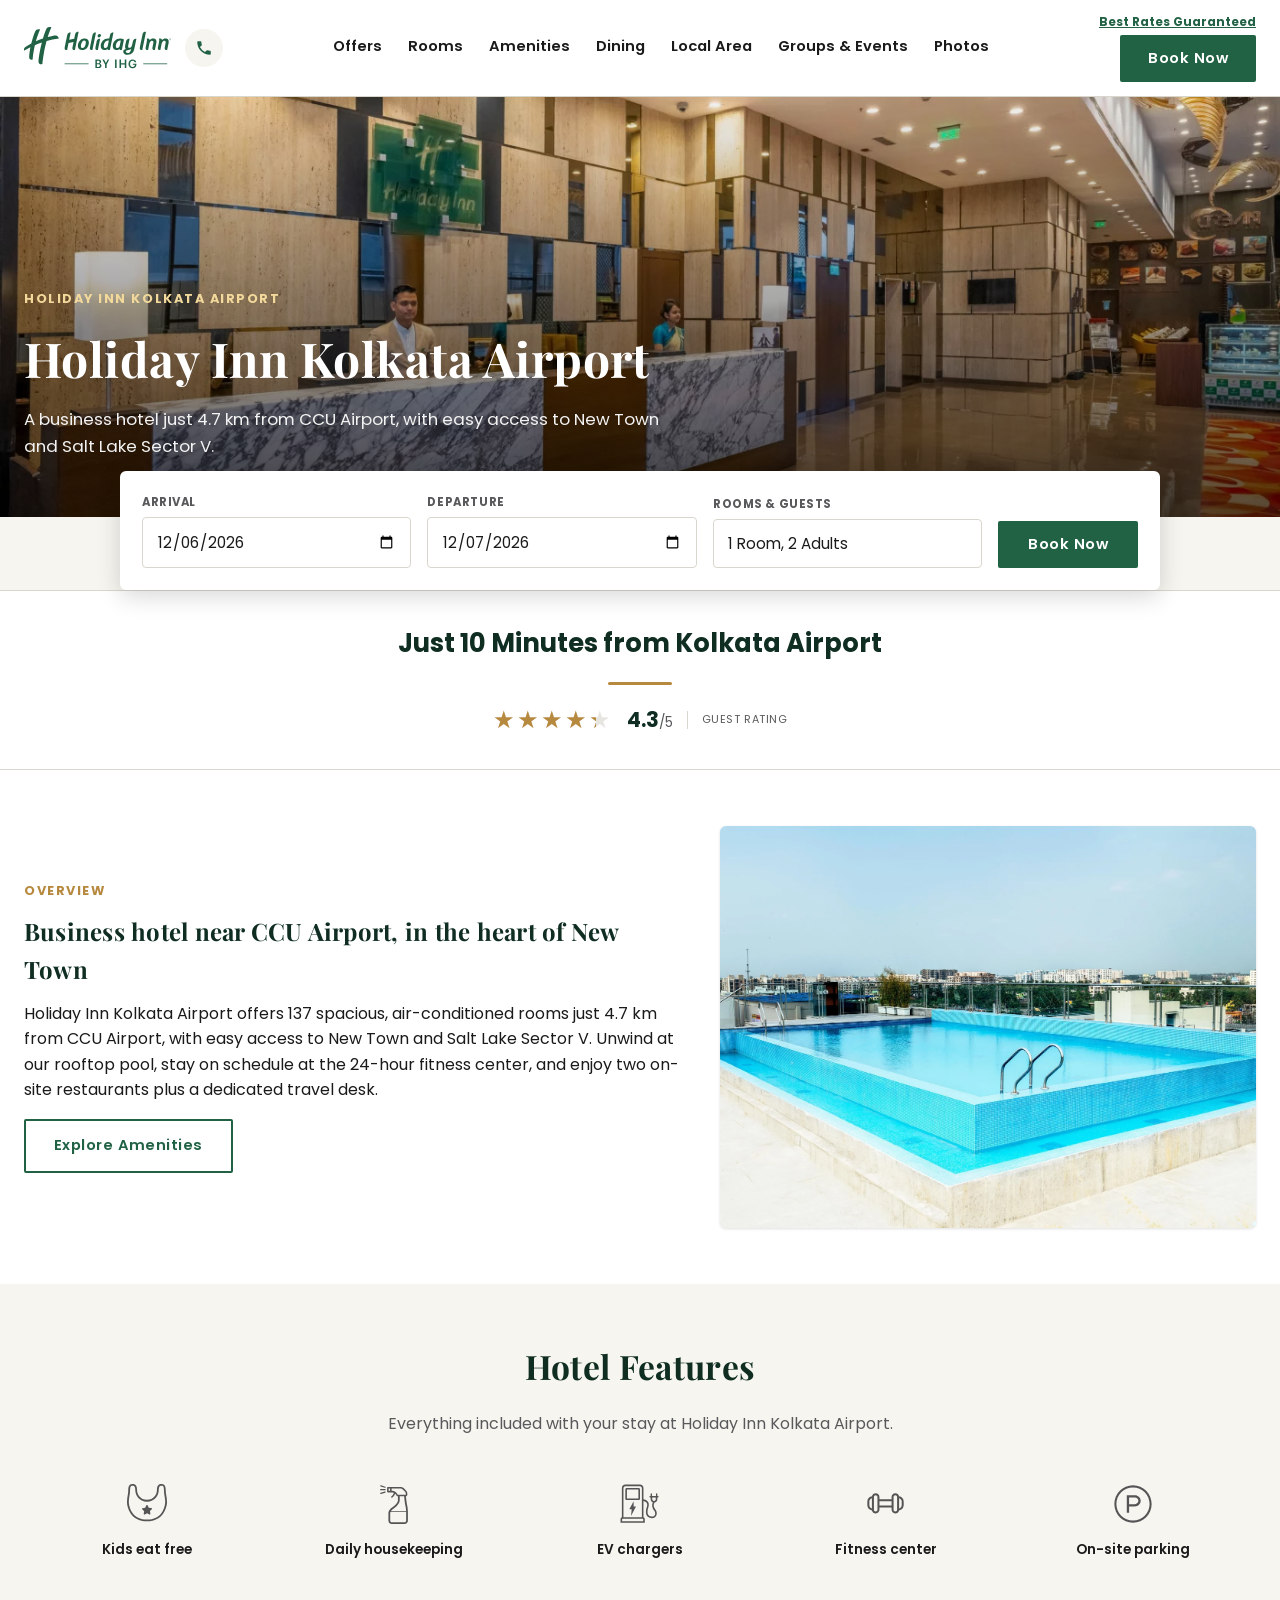
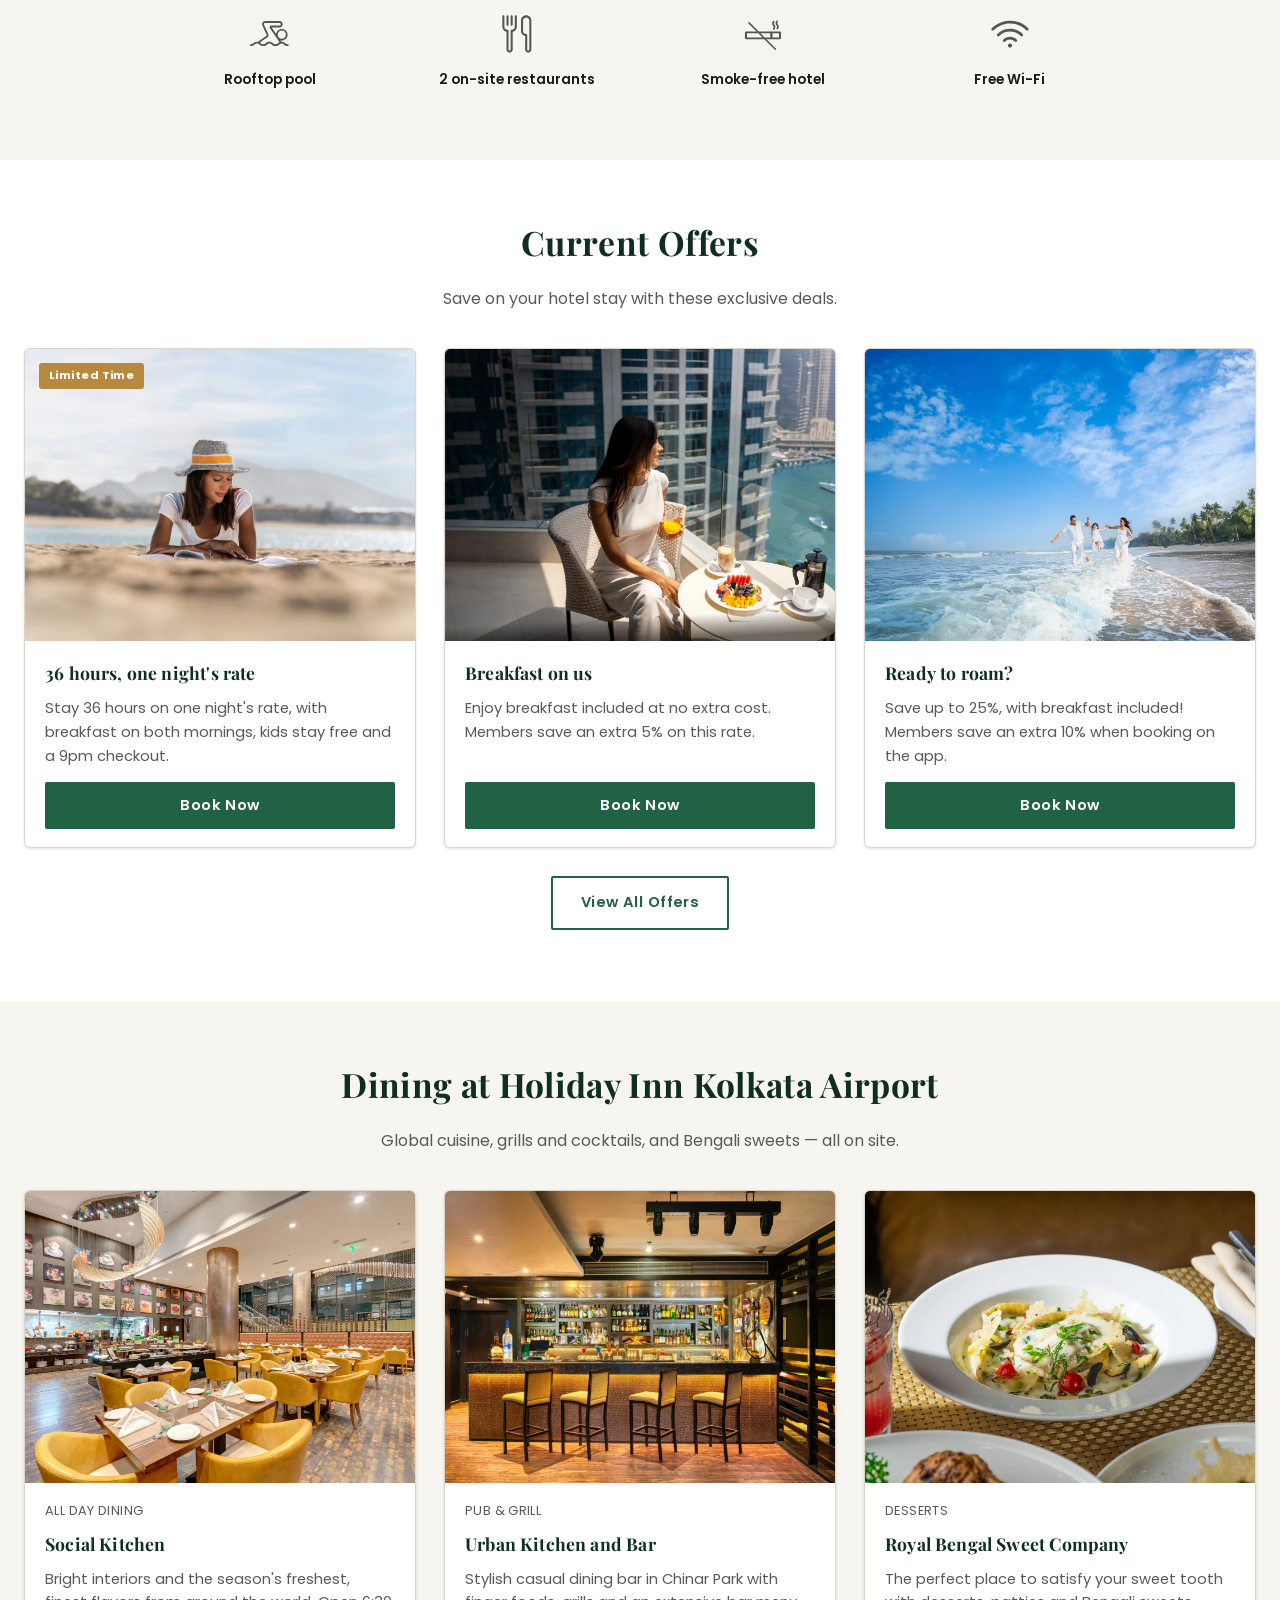
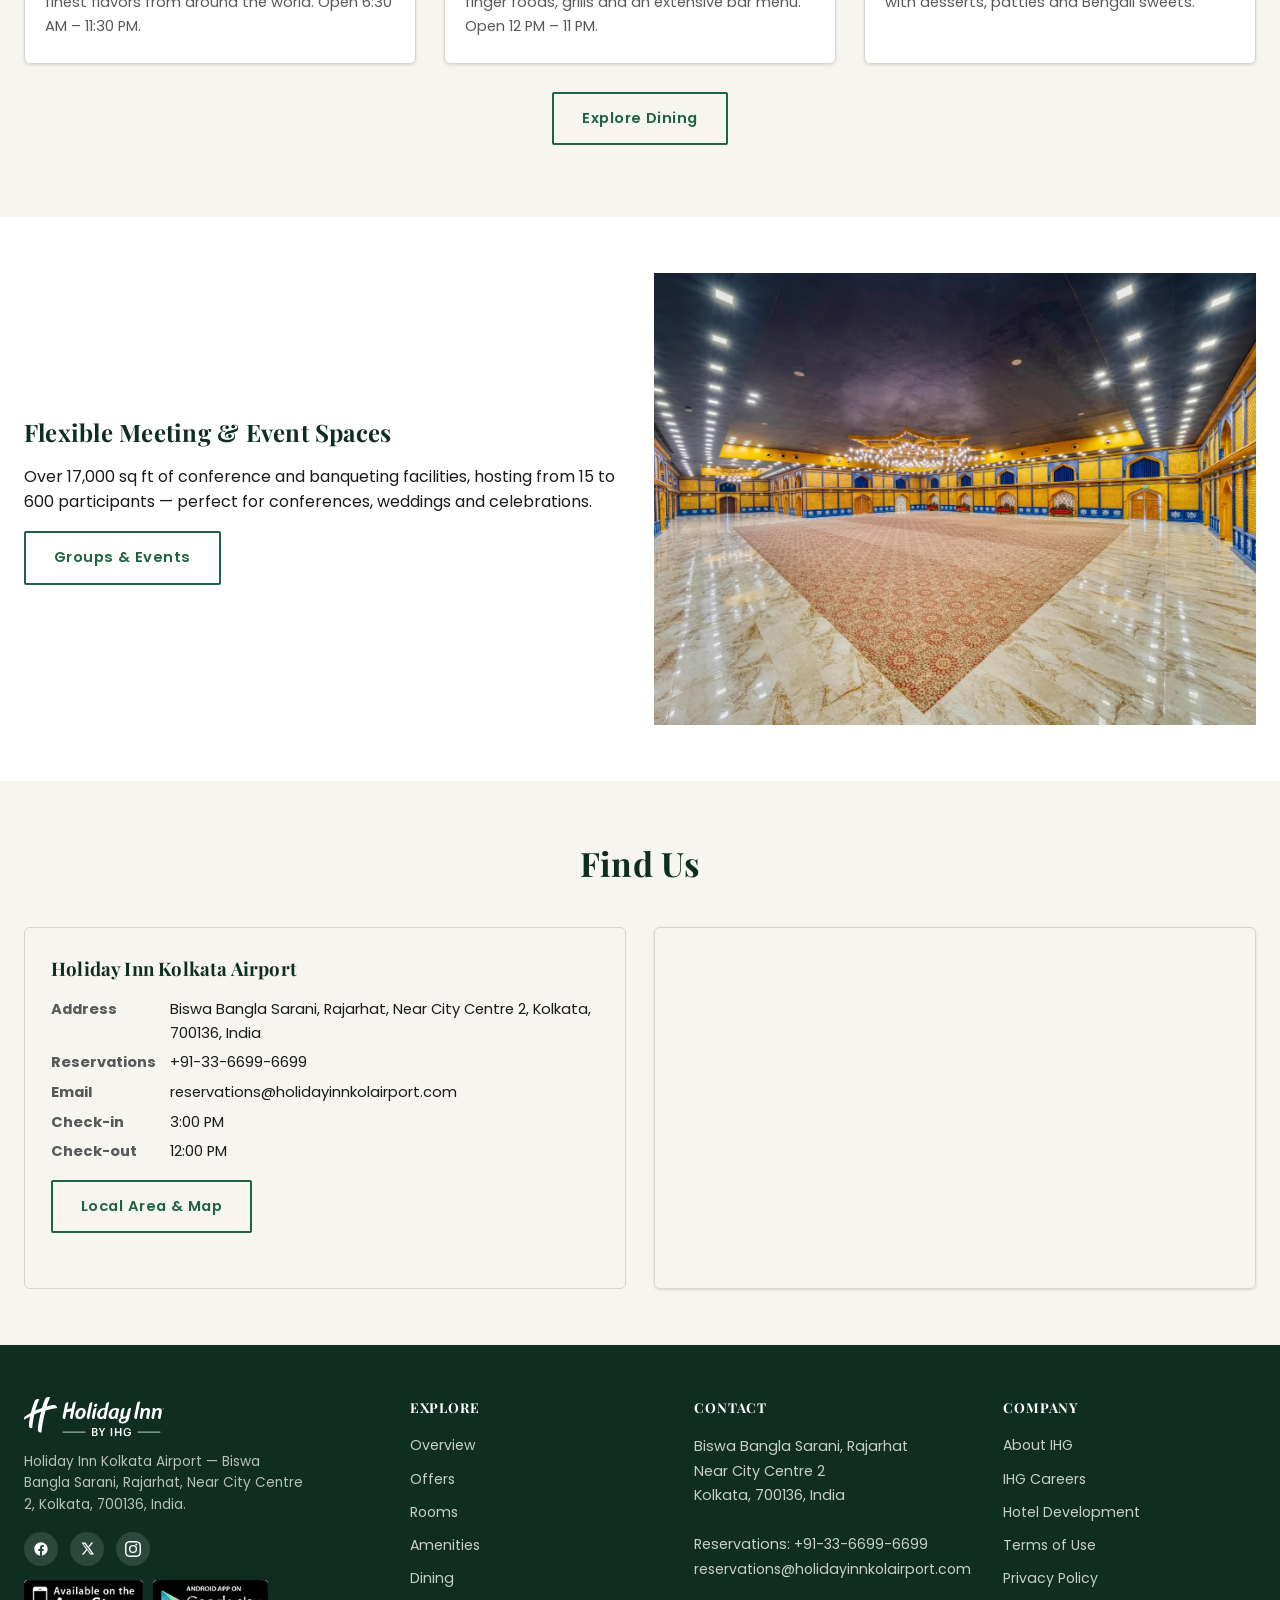
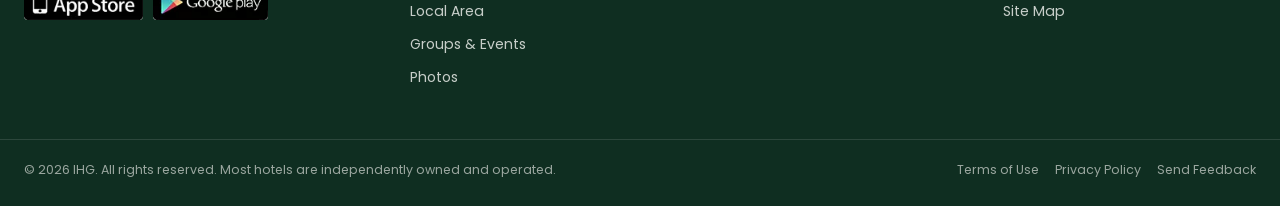
==== index.html @ 5e7f8124 "Update footer copyright line on all pages "Holiday Inn Kolkata Airport is independently owned and op" ====
<!DOCTYPE html>
<html lang="en">
<head>
<!-- Google Tag Manager -->
<script>(function(w,d,s,l,i){w[l]=w[l]||[];w[l].push({'gtm.start':
new Date().getTime(),event:'gtm.js'});var f=d.getElementsByTagName(s)[0],
j=d.createElement(s),dl=l!='dataLayer'?'&l='+l:'';j.async=true;j.src=
'https://www.googletagmanager.com/gtm.js?id='+i+dl;f.parentNode.insertBefore(j,f);
})(window,document,'script','dataLayer','GTM-P3Q3MG9C');</script>
<!-- End Google Tag Manager -->
<meta charset="UTF-8">
<meta name="viewport" content="width=device-width, initial-scale=1.0">
<title>Holiday Inn Kolkata Airport - Business Hotel Near CCU Airport</title>
<meta name="description" content="Holiday Inn Kolkata Airport - a business hotel 4.7 km from Netaji Subhash Chandra Bose International Airport, with 137 rooms, rooftop pool, fitness center and two on-site restaurants.">
<link rel="icon" href="assets/icons/favicon.png" type="image/png">
<link rel="canonical" href="https://holidayinnkolairport.com/">
<meta name="robots" content="index, follow">
<meta property="og:type" content="website">
<meta property="og:site_name" content="Holiday Inn Kolkata Airport">
<meta property="og:title" content="Holiday Inn Kolkata Airport - Business Hotel Near CCU Airport">
<meta property="og:description" content="Holiday Inn Kolkata Airport - a business hotel 4.7 km from Netaji Subhash Chandra Bose International Airport, with 137 rooms, rooftop pool, fitness center and two on-site restaurants.">
<meta property="og:url" content="https://holidayinnkolairport.com/">
<meta property="og:image" content="https://holidayinnkolairport.com/assets/images/holiday-inn-kolkata-6541707615-2x1.jpg">
<meta name="twitter:card" content="summary_large_image">
<meta name="twitter:title" content="Holiday Inn Kolkata Airport - Business Hotel Near CCU Airport">
<meta name="twitter:description" content="Holiday Inn Kolkata Airport - a business hotel 4.7 km from Netaji Subhash Chandra Bose International Airport, with 137 rooms, rooftop pool, fitness center and two on-site restaurants.">
<meta name="twitter:image" content="https://holidayinnkolairport.com/assets/images/holiday-inn-kolkata-6541707615-2x1.jpg">
<link rel="preconnect" href="https://fonts.googleapis.com">
<link rel="preconnect" href="https://fonts.gstatic.com" crossorigin>
<link href="https://fonts.googleapis.com/css2?family=Playfair+Display:wght@600;700&family=Poppins:wght@400;500;600;700&display=swap" rel="stylesheet">
<link rel="stylesheet" href="css/styles.css">
<script type="application/ld+json">
{
  "@context": "https://schema.org",
  "@type": "Hotel",
  "name": "Holiday Inn Kolkata Airport",
  "description": "A business hotel 4.7 km from Netaji Subhash Chandra Bose International Airport, with 137 rooms, a rooftop pool, fitness center and two on-site restaurants.",
  "url": "https://holidayinnkolairport.com/",
  "telephone": "+91-33-6699-6699",
  "priceRange": "$$",
  "image": "https://holidayinnkolairport.com/assets/images/holiday-inn-kolkata-6541707615-2x1.jpg",
  "address": {
    "@type": "PostalAddress",
    "streetAddress": "Biswa Bangla Sarani, Rajarhat, Near City Centre 2",
    "addressLocality": "Kolkata",
    "postalCode": "700136",
    "addressCountry": "IN"
  },
  "geo": {
    "@type": "GeoCoordinates",
    "latitude": 22.6198,
    "longitude": 88.4497
  },
  "checkinTime": "15:00",
  "checkoutTime": "12:00",
  "numberOfRooms": 137,
  "amenityFeature": [
    {"@type": "LocationFeatureSpecification", "name": "Free Wi-Fi", "value": true},
    {"@type": "LocationFeatureSpecification", "name": "Outdoor Pool", "value": true},
    {"@type": "LocationFeatureSpecification", "name": "Fitness Center", "value": true},
    {"@type": "LocationFeatureSpecification", "name": "On-site Parking", "value": true},
    {"@type": "LocationFeatureSpecification", "name": "Airport Shuttle", "value": true}
  ],
  "sameAs": [
    "https://www.facebook.com/holidayinnkolairport/",
    "https://www.instagram.com/holidayinnkolkataairport/",
    "https://x.com/holidayinnkol"
  ]
}
</script>
</head>
<body>
<!-- Google Tag Manager (noscript) -->
<noscript><iframe src="https://www.googletagmanager.com/ns.html?id=GTM-P3Q3MG9C"
height="0" width="0" style="display:none;visibility:hidden"></iframe></noscript>
<!-- End Google Tag Manager (noscript) -->

  <a class="skip-link" href="#main">Skip to main content</a>
  <header class="site-header">
    <div class="container header-inner">
      <div class="logo-group">
        <a href="index.html" class="logo-link" aria-label="Holiday Inn Kolkata Airport - Home">
          <img src="assets/icons/hi_logo.svg" alt="Holiday Inn by IHG">
        </a>
        <a href="tel:+913366996699" class="call-link" aria-label="Call Holiday Inn Kolkata Airport">
          <svg viewBox="0 0 24 24" width="18" height="18" fill="currentColor"><path d="M6.62 10.79a15.05 15.05 0 0 0 6.59 6.59l2.2-2.2a1 1 0 0 1 1.02-.24c1.12.37 2.33.57 3.57.57a1 1 0 0 1 1 1V20a1 1 0 0 1-1 1C10.61 21 3 13.39 3 4a1 1 0 0 1 1-1h3.5a1 1 0 0 1 1 1c0 1.24.2 2.45.57 3.57a1 1 0 0 1-.25 1.02l-2.2 2.2Z"/></svg>
        </a>
      </div>
      <nav class="main-nav" aria-label="Primary">
      <a href="offers.html" data-page="offers.html">Offers</a>
      <a href="rooms.html" data-page="rooms.html">Rooms</a>
      <a href="amenities.html" data-page="amenities.html">Amenities</a>
      <a href="dining.html" data-page="dining.html">Dining</a>
      <a href="local-area.html" data-page="local-area.html">Local Area</a>
      <a href="events.html" data-page="events.html">Groups &amp; Events</a>
      <a href="photos.html" data-page="photos.html">Photos</a>
      </nav>
      <div class="header-cta">
        <button type="button" class="best-rate-link" data-scroll-target="#booking-widget">Best Rates Guaranteed</button>
        <button type="button" class="btn btn-primary" data-scroll-target="#booking-widget">Book Now</button>
      </div>
      <button class="nav-toggle" aria-label="Toggle navigation menu" aria-expanded="false"><span></span></button>
    </div>
  </header>
  <div class="nav-scrim"></div>
  <div class="mobile-book-bar">
    <div class="mbb-label">Best Rates Guaranteed</div>
    <button type="button" class="btn btn-primary btn-block" data-scroll-target="#booking-widget">Book Now</button>
  </div>

<main id="main">

  <section class="hero" style="background-image:url('assets/images/holiday-inn-kolkata-6541707615-2x1.jpg');">
    <div class="container hero-content">
      <div class="hero-eyebrow">Holiday Inn Kolkata Airport</div>
      <h1>Holiday Inn Kolkata Airport</h1>
      <p class="lead">A business hotel just 4.7 km from CCU Airport, with easy access to New Town and Salt Lake Sector V.</p>
    </div>
  </section>


  <div class="booking-widget-wrap">
    <div class="container">
      <div class="booking-widget" id="booking-widget">
        <div class="bw-field">
          <label for="arrival">Arrival</label>
          <input type="date" id="arrival" name="arrival">
        </div>
        <div class="bw-field">
          <label for="departure">Departure</label>
          <input type="date" id="departure" name="departure">
        </div>
        <div class="bw-field rg-widget">
          <label>Rooms &amp; Guests</label>
          <button type="button" class="rg-button">1 Room, 2 Adults</button>
          <div class="rg-panel">
            <div class="rg-row">
              <div><div class="rg-row-label">Rooms</div></div>
              <div class="rg-stepper">
                <button type="button" data-rg-decr="rooms" aria-label="Decrease rooms">&minus;</button>
                <span data-rg-count="rooms">1</span>
                <button type="button" data-rg-incr="rooms" aria-label="Increase rooms">+</button>
              </div>
            </div>
            <div class="rg-row">
              <div><div class="rg-row-label">Adults</div><div class="rg-row-sub">Age 13+</div></div>
              <div class="rg-stepper">
                <button type="button" data-rg-decr="adults" aria-label="Decrease adults">&minus;</button>
                <span data-rg-count="adults">2</span>
                <button type="button" data-rg-incr="adults" aria-label="Increase adults">+</button>
              </div>
            </div>
            <div class="rg-row">
              <div><div class="rg-row-label">Children</div><div class="rg-row-sub">Age 0-12</div></div>
              <div class="rg-stepper">
                <button type="button" data-rg-decr="children" aria-label="Decrease children">&minus;</button>
                <span data-rg-count="children">0</span>
                <button type="button" data-rg-incr="children" aria-label="Increase children">+</button>
              </div>
            </div>
            <button type="button" class="btn btn-outline btn-block rg-done">Done</button>
          </div>
        </div>
        <div class="bw-cta"><button type="button" class="btn btn-primary">Book Now</button></div>
      </div>
    </div>
  </div>


  <section class="tagline-rating-section">
    <div class="container tagline-rating-inner">
      <p class="tagline-centered">Just 10 Minutes from Kolkata Airport</p>
      <div class="tagline-divider"></div>
      <div class="rating-row">
        <span class="stars" style="--fill:86.0%"><span class="stars-fg">&#9733;&#9733;&#9733;&#9733;&#9733;</span></span>
        <span class="rating-score">4.3<span class="rating-max">/5</span></span>
        <span class="rating-label">Guest Rating</span>
      </div>
    </div>
  </section>


  <section class="section">
    <div class="container overview-split">
      <div>
        <div class="hero-eyebrow" style="color:var(--hi-gold)">Overview</div>
        <h2>Business hotel near CCU Airport, in the heart of New Town</h2>
        <p>Holiday Inn Kolkata Airport offers 137 spacious, air-conditioned rooms just 4.7 km from CCU Airport, with
        easy access to New Town and Salt Lake Sector V. Unwind at our rooftop pool, stay on schedule at the 24-hour
        fitness center, and enjoy two on-site restaurants plus a dedicated travel desk.</p>
        <a href="amenities.html" class="btn btn-outline">Explore Amenities</a>
      </div>
      <div>
        <img src="assets/images/holiday-inn-kolkata-5002665747-4x3.jpg" alt="Rooftop outdoor swimming pool at Holiday Inn Kolkata Airport">
      </div>
    </div>
  </section>

  <section class="section section-alt">
    <div class="container">
      <div class="section-head">
        <h2>Hotel Features</h2>
        <p>Everything included with your stay at Holiday Inn Kolkata Airport.</p>
      </div>
      <div class="feature-grid-brick">
        <div class="feature-card"><img src="assets/icons/icon-outline-kids-eat-free.svg" alt=""><span>Kids eat free</span></div>
        <div class="feature-card"><img src="assets/icons/icon-outline-housekeeping.svg" alt=""><span>Daily housekeeping</span></div>
        <div class="feature-card"><img src="assets/icons/icon-outline-ev-charge.svg" alt=""><span>EV chargers</span></div>
        <div class="feature-card"><img src="assets/icons/icon-outline-fitness-center.svg" alt=""><span>Fitness center</span></div>
        <div class="feature-card"><img src="assets/icons/icon-outline-parking.svg" alt=""><span>On-site parking</span></div>
        <div class="feature-card"><img src="assets/icons/icon-outline-pool.svg" alt=""><span>Rooftop pool</span></div>
        <div class="feature-card"><img src="assets/icons/icon-outline-restaurant.svg" alt=""><span>2 on-site restaurants</span></div>
        <div class="feature-card"><img src="assets/icons/icon-outline-non-smoking.svg" alt=""><span>Smoke-free hotel</span></div>
        <div class="feature-card"><img src="assets/icons/icon-outline-wifi.svg" alt=""><span>Free Wi-Fi</span></div>
      </div>
    </div>
  </section>

  <section class="section">
    <div class="container">
      <div class="section-head">
        <h2>Current Offers</h2>
        <p>Save on your hotel stay with these exclusive deals.</p>
      </div>
      <div class="grid grid-3">
        <div class="card">
          <div class="card-media"><span class="offer-badge">Limited Time</span>
            <img src="assets/images/2026-IMEA-36-hours-hero-2500x1875.jpg" alt="36 hours, one night's rate"></div>
          <div class="card-body">
            <h3>36 hours, one night's rate</h3>
            <p>Stay 36 hours on one night's rate, with breakfast on both mornings, kids stay free and a 9pm checkout.</p>
            <div class="card-cta"><button type="button" class="btn btn-primary btn-block" data-offer-book="36 hours, one night's rate">Book Now</button></div>
          </div>
        </div>
        <div class="card">
          <div class="card-media"><img src="assets/images/2026-IMEA-Breakfast-4x3-2500x1875-En.jpg" alt="Breakfast on us"></div>
          <div class="card-body">
            <h3>Breakfast on us</h3>
            <p>Enjoy breakfast included at no extra cost. Members save an extra 5% on this rate.</p>
            <div class="card-cta"><button type="button" class="btn btn-primary btn-block" data-offer-book="Breakfast on us">Book Now</button></div>
          </div>
        </div>
        <div class="card">
          <div class="card-media"><img src="assets/images/2026-India-Summer-4x3-2500x1875.jpg" alt="Ready to roam?"></div>
          <div class="card-body">
            <h3>Ready to roam?</h3>
            <p>Save up to 25%, with breakfast included! Members save an extra 10% when booking on the app.</p>
            <div class="card-cta"><button type="button" class="btn btn-primary btn-block" data-offer-book="Ready to roam?">Book Now</button></div>
          </div>
        </div>
      </div>
      <p style="text-align:center;margin-top:28px;"><a href="offers.html" class="btn btn-outline">View All Offers</a></p>
    </div>
  </section>

  <section class="section section-alt">
    <div class="container">
      <div class="section-head">
        <h2>Dining at Holiday Inn Kolkata Airport</h2>
        <p>Global cuisine, grills and cocktails, and Bengali sweets &mdash; all on site.</p>
      </div>
      <div class="grid grid-3">
        <div class="card">
          <img src="assets/images/holiday-inn-kolkata-5002663722-4x3.jpg" alt="Social Kitchen restaurant">
          <div class="card-body">
            <span class="meta">All Day Dining</span>
            <h3>Social Kitchen</h3>
            <p>Bright interiors and the season's freshest, finest flavors from around the world. Open 6:30 AM &ndash; 11:30 PM.</p>
          </div>
        </div>
        <div class="card">
          <img src="assets/images/holiday-inn-kolkata-6541708017-4x3.jpg" alt="Urban Kitchen and Bar">
          <div class="card-body">
            <span class="meta">Pub &amp; Grill</span>
            <h3>Urban Kitchen and Bar</h3>
            <p>Stylish casual dining bar in Chinar Park with finger foods, grills and an extensive bar menu. Open 12 PM &ndash; 11 PM.</p>
          </div>
        </div>
        <div class="card">
          <img src="assets/images/holiday-inn-kolkata-10364318346-4x3.jpg" alt="Royal Bengal Sweet Company desserts">
          <div class="card-body">
            <span class="meta">Desserts</span>
            <h3>Royal Bengal Sweet Company</h3>
            <p>The perfect place to satisfy your sweet tooth with desserts, patties and Bengali sweets.</p>
          </div>
        </div>
      </div>
      <p style="text-align:center;margin-top:28px;"><a href="dining.html" class="btn btn-outline">Explore Dining</a></p>
    </div>
  </section>

  <section class="section">
    <div class="container">
      <div class="grid grid-2" style="align-items:center;">
        <div>
          <h2>Flexible Meeting &amp; Event Spaces</h2>
          <p>Over 17,000 sq ft of conference and banqueting facilities, hosting from 15 to 600 participants &mdash;
          perfect for conferences, weddings and celebrations.</p>
          <a href="events.html" class="btn btn-outline">Groups &amp; Events</a>
        </div>
        <img src="assets/images/holiday-inn-kolkata-6541707581-4x3.jpg" alt="Durbaar Hall event space">
      </div>
    </div>
  </section>

  <section class="section section-alt">
    <div class="container">
      <div class="section-head">
        <h2>Find Us</h2>
      </div>
      <div class="grid grid-2">
        <div class="contact-card">
          <h3>Holiday Inn Kolkata Airport</h3>
          <dl>
            <dt>Address</dt><dd>Biswa Bangla Sarani, Rajarhat, Near City Centre 2, Kolkata, 700136, India</dd>
            <dt>Reservations</dt><dd><a href="tel:+913366996699">+91-33-6699-6699</a></dd>
            <dt>Email</dt><dd><a href="mailto:reservations@holidayinnkolairport.com">reservations@holidayinnkolairport.com</a></dd>
            <dt>Check-in</dt><dd>3:00 PM</dd>
            <dt>Check-out</dt><dd>12:00 PM</dd>
          </dl>
          <p style="margin-top:16px;"><a href="local-area.html" class="btn btn-outline">Local Area &amp; Map</a></p>
        </div>
        <div class="map-wrap">
          <iframe title="Map showing Holiday Inn Kolkata Airport location" loading="lazy"
            src="https://www.google.com/maps?q=Holiday+Inn+Kolkata+Airport,+Biswa+Bangla+Sarani,+Rajarhat,+Kolkata&output=embed"></iframe>
        </div>
      </div>
    </div>
  </section>

</main>

  <footer class="site-footer">
    <div class="container footer-top">
      <div class="footer-brand">
        <img src="assets/icons/hi_logo.svg" alt="Holiday Inn by IHG">
        <p>Holiday Inn Kolkata Airport &mdash; Biswa Bangla Sarani, Rajarhat, Near City Centre 2, Kolkata, 700136, India.</p>
        <div class="footer-social">
          <a href="https://www.facebook.com/holidayinnkolairport/" target="_blank" rel="noopener" aria-label="Facebook"><svg viewBox="0 0 24 24" width="16" height="16" fill="currentColor"><path d="M22 12.06C22 6.5 17.52 2 12 2S2 6.5 2 12.06c0 5 3.66 9.15 8.44 9.94v-7.03H7.9v-2.91h2.54V9.85c0-2.5 1.49-3.89 3.78-3.89 1.1 0 2.24.2 2.24.2v2.47h-1.26c-1.24 0-1.63.77-1.63 1.56v1.87h2.78l-.44 2.91h-2.34V22c4.78-.79 8.44-4.94 8.44-9.94Z"/></svg></a>
          <a href="https://x.com/holidayinnkol" target="_blank" rel="noopener" aria-label="X (Twitter)"><svg viewBox="0 0 24 24" width="15" height="15" fill="currentColor"><path d="M18.24 2.5h3.02l-6.6 7.54 7.77 11.46h-6.08l-4.76-6.96-5.45 6.96H2.9l7.05-8.07L2.5 2.5h6.24l4.3 6.38 5.2-6.38Zm-1.06 17.1h1.67L7.13 4.31H5.34l11.84 15.29Z"/></svg></a>
          <a href="https://www.instagram.com/holidayinnkolkataairport/" target="_blank" rel="noopener" aria-label="Instagram"><svg viewBox="0 0 24 24" width="16" height="16" fill="currentColor"><path d="M12 2.16c3.2 0 3.58.01 4.85.07 1.17.05 1.8.24 2.22.41.56.22.96.48 1.38.9.42.42.68.82.9 1.38.17.42.36 1.05.41 2.22.06 1.27.07 1.65.07 4.85s-.01 3.58-.07 4.85c-.05 1.17-.24 1.8-.41 2.22-.22.56-.48.96-.9 1.38-.42.42-.82.68-1.38.9-.42.17-1.05.36-2.22.41-1.27.06-1.64.07-4.85.07s-3.58-.01-4.85-.07c-1.17-.05-1.8-.24-2.22-.41-.56-.22-.96-.48-1.38-.9-.42-.42-.68-.82-.9-1.38-.17-.42-.36-1.05-.41-2.22-.06-1.27-.07-1.64-.07-4.85s.01-3.58.07-4.85c.05-1.17.24-1.8.41-2.22.22-.56.48-.96.9-1.38.42-.42.82-.68 1.38-.9.42-.17 1.05-.36 2.22-.41 1.27-.06 1.65-.07 4.85-.07ZM12 0C8.74 0 8.33.01 7.05.07c-1.28.06-2.15.26-2.91.56-.79.31-1.46.72-2.13 1.39C1.24 2.7.83 3.37.52 4.15c-.3.76-.5 1.63-.56 2.91C-.01 8.33 0 8.74 0 12s.01 3.67.07 4.95c.06 1.28.26 2.15.56 2.91.31.79.72 1.46 1.39 2.13.67.67 1.34 1.08 2.13 1.39.76.3 1.63.5 2.91.56C8.33 23.99 8.74 24 12 24s3.67-.01 4.95-.07c1.28-.06 2.15-.26 2.91-.56.79-.31 1.46-.72 2.13-1.39.67-.67 1.08-1.34 1.39-2.13.3-.76.5-1.63.56-2.91.06-1.28.07-1.69.07-4.95s-.01-3.67-.07-4.95c-.06-1.28-.26-2.15-.56-2.91a5.6 5.6 0 0 0-1.39-2.13A5.6 5.6 0 0 0 19.86.63c-.76-.3-1.63-.5-2.91-.56C15.67.01 15.26 0 12 0Zm0 5.84A6.16 6.16 0 1 0 18.16 12 6.16 6.16 0 0 0 12 5.84Zm0 10.16A4 4 0 1 1 16 12a4 4 0 0 1-4 4Zm6.41-10.85a1.44 1.44 0 1 1-1.44-1.44 1.44 1.44 0 0 1 1.44 1.44Z"/></svg></a>
        </div>
        <div class="footer-badges">
          <a href="https://www.ihg.com/content/us/en/support/mobile" target="_blank" rel="noopener"><img src="assets/icons/app-store-badge.png" alt="Download on the App Store"></a>
          <a href="https://www.ihg.com/content/us/en/support/mobile" target="_blank" rel="noopener"><img src="assets/icons/google-play-badge.png" alt="Get it on Google Play"></a>
        </div>
      </div>
      <div class="footer-col">
        <h4>Explore</h4>
        <ul>
          <li><a href="index.html">Overview</a></li>
          <li><a href="offers.html">Offers</a></li>
          <li><a href="rooms.html">Rooms</a></li>
          <li><a href="amenities.html">Amenities</a></li>
          <li><a href="dining.html">Dining</a></li>
          <li><a href="local-area.html">Local Area</a></li>
          <li><a href="events.html">Groups &amp; Events</a></li>
          <li><a href="photos.html">Photos</a></li>
        </ul>
      </div>
      <div class="footer-col">
        <h4>Contact</h4>
        <address>
          Biswa Bangla Sarani, Rajarhat<br>Near City Centre 2<br>Kolkata, 700136, India<br><br>
          Reservations: <a href="tel:+913366996699">+91-33-6699-6699</a><br>
          <a href="mailto:reservations@holidayinnkolairport.com">reservations@holidayinnkolairport.com</a>
        </address>
      </div>
      <div class="footer-col">
        <h4>Company</h4>
        <ul>
          <li><a href="https://www.ihg.com/content/us/en/about/brands" target="_blank" rel="noopener">About IHG</a></li>
          <li><a href="https://careers.ihg.com/en/" target="_blank" rel="noopener">IHG Careers</a></li>
          <li><a href="https://development.ihg.com/" target="_blank" rel="noopener">Hotel Development</a></li>
          <li><a href="https://www.ihg.com/content/us/en/customer-care/tc" target="_blank" rel="noopener">Terms of Use</a></li>
          <li><a href="https://www.ihg.com/content/us/en/customer-care/privacy-and-cookie-center" target="_blank" rel="noopener">Privacy Policy</a></li>
          <li><a href="https://www.ihg.com/holidayinn/content/us/en/support/site-map" target="_blank" rel="noopener">Site Map</a></li>
        </ul>
      </div>
    </div>
    <div class="container footer-bottom">
      <span>&copy; 2026 IHG. All rights reserved. Most hotels are independently owned and operated.</span>
      <ul>
        <li><a href="https://www.ihg.com/content/us/en/customer-care/tc" target="_blank" rel="noopener">Terms of Use</a></li>
        <li><a href="https://www.ihg.com/content/us/en/customer-care/privacy-and-cookie-center" target="_blank" rel="noopener">Privacy Policy</a></li>
        <li><a href="mailto:ai@thejaingroup.com">Send Feedback</a></li>
      </ul>
    </div>
  </footer>


  <div class="modal-overlay" id="booking-modal">
    <div class="modal-box" role="dialog" aria-modal="true" aria-labelledby="modal-title">
      <button type="button" class="modal-close" aria-label="Close">&times;</button>
      <h2 id="modal-title">Complete Your Enquiry</h2>
      <p class="modal-sub">Tell us a little about your stay and our reservations team will confirm availability and the best rate for you.</p>
      <div class="form-summary"></div>
      <form novalidate method="POST" id="enquiry-form">
        <input type="hidden" name="_subject" value="New Enquiry - Holiday Inn Kolkata Airport">
        <input type="hidden" name="_template" value="table">
        <input type="hidden" name="_captcha" value="false">
        <input type="text" name="_honey" style="display:none" tabindex="-1" autocomplete="off">
        <input type="hidden" name="_next" value="">
        <input type="hidden" name="_cc" value="" data-field="_cc">
        <input type="hidden" name="Enquiry Type" data-field="enquiry_type">
        <input type="hidden" name="Arrival Date" data-field="arrival">
        <input type="hidden" name="Departure Date" data-field="departure">
        <input type="hidden" name="Rooms &amp; Guests" data-field="rooms_guests">
        <input type="hidden" name="Interested In" data-field="interested_in">
        <input type="hidden" name="Submitted From Page" data-field="page">
        <p class="form-error"></p>
        <div class="form-group">
          <label for="f-name">Full Name *</label>
          <input type="text" id="f-name" name="Full Name" data-field="name" autocomplete="name" placeholder="e.g. Priya Sharma" required>
          <p class="field-error" data-for="name"></p>
        </div>
        <div class="form-group">
          <label for="f-phone">Phone Number *</label>
          <input type="tel" id="f-phone" name="Phone Number" data-field="phone" autocomplete="tel" inputmode="numeric" maxlength="10" placeholder="e.g. 9876543210" required>
          <p class="field-error" data-for="phone"></p>
        </div>
        <div class="form-group">
          <label for="f-email">Email Address *</label>
          <input type="email" id="f-email" name="Email Address" data-field="email" autocomplete="email" placeholder="e.g. you@example.com" required>
          <p class="field-error" data-for="email"></p>
        </div>
        <div class="agreement">
          <input type="checkbox" id="f-agree" data-field="agree" checked required>
          <label for="f-agree">I agree to be contacted by Holiday Inn Kolkata Airport by phone, SMS or email about this enquiry. *</label>
        </div>
        <button type="submit" class="btn btn-primary btn-block">Book Now</button>
        <p class="form-status"></p>
      </form>
    </div>
  </div>


<script src="js/config.js"></script>
<script src="js/main.js"></script>
</body>
</html>
---- css/styles.css ----
/* ==========================================================================
   Holiday Inn Kolkata Airport — site stylesheet
   Rebuilt for Jain Group. Brand green sampled from the official HI logo.
   ========================================================================== */

:root {
  --hi-green: #216245;
  --hi-green-dark: #163f2d;
  --hi-green-darker: #0f2e21;
  --hi-black: #1a1a1a;
  --hi-gold: #b7893f;
  --hi-cream: #f7f5f0;
  --hi-grey: #58595b;
  --hi-grey-light: #e7e5e0;
  --hi-border: #d9d6cd;
  --hi-white: #ffffff;
  --hi-red: #b3261e;
  --max-width: 1280px;
  --radius: 6px;
  --shadow-sm: 0 1px 3px rgba(0,0,0,.12);
  --shadow-md: 0 6px 24px rgba(0,0,0,.16);
  --font-body: "Poppins", "Segoe UI", Roboto, Helvetica, Arial, sans-serif;
  --font-head: "Playfair Display", Georgia, "Times New Roman", serif;
}

* { box-sizing: border-box; }
html { scroll-behavior: smooth; }
/* NOTE: deliberately no "overflow-x: hidden" here - Chrome breaks
   "position: sticky" on any descendant when overflow-x is set to anything
   but visible on html/body (this is what was stopping the navbar from
   sticking). The real overflow sources (long emails/phone numbers in
   grids, tables and cards) are fixed directly at the source below instead. */
body { max-width: 100%; }
/* Kill the default blue/grey tap-highlight box mobile browsers flash on
   every tap (that's the "element turns blue when clicked" you're seeing),
   and replace the default focus ring with a subtler brand-green one that
   still shows up for keyboard users. */
* { -webkit-tap-highlight-color: transparent; }
a, button, input, .btn, .card, .feature-card, .rg-button, .nav-toggle { outline: none; }
a:focus-visible, button:focus-visible, input:focus-visible,
.card:focus-visible, .feature-card:focus-visible, .nav-toggle:focus-visible {
  outline: 2px solid var(--hi-green);
  outline-offset: 2px;
}
body {
  margin: 0;
  font-family: var(--font-body);
  color: var(--hi-black);
  background: var(--hi-white);
  line-height: 1.6;
  -webkit-font-smoothing: antialiased;
}
img { max-width: 100%; display: block; }
a { color: inherit; text-decoration: none; }
ul { margin: 0; padding: 0; list-style: none; }
h1, h2, h3, h4 { font-family: var(--font-head); margin: 0 0 .5em; font-weight: 700; color: var(--hi-green-darker); letter-spacing: .01em; }
p { margin: 0 0 1em; overflow-wrap: break-word; }
.container { max-width: var(--max-width); margin: 0 auto; padding: 0 24px; }
.visually-hidden {
  position: absolute; width: 1px; height: 1px; overflow: hidden;
  clip: rect(0 0 0 0); white-space: nowrap;
}
.skip-link {
  position: absolute; left: -999px; top: 0; background: var(--hi-green);
  color: #fff; padding: 10px 16px; z-index: 2000; border-radius: 0 0 6px 0;
}
.skip-link:focus { left: 0; }

/* ---------- Buttons ---------- */
.btn {
  display: inline-block;
  border: none;
  cursor: pointer;
  font-family: var(--font-body);
  font-weight: 600;
  letter-spacing: .03em;
  padding: 13px 28px;
  border-radius: 2px;
  font-size: .92rem;
  text-align: center;
  transition: background .15s ease, transform .1s ease;
}
.btn:active { transform: translateY(1px); }
.btn-primary { background: var(--hi-green); color: #fff; }
.btn-primary:hover { background: var(--hi-green-dark); }
.btn-outline { background: transparent; border: 2px solid var(--hi-green); color: var(--hi-green); }
.btn-outline:hover { background: var(--hi-green); color: #fff; }
.btn-block { width: 100%; }
.btn-gold { background: var(--hi-gold); color: #fff; }
.btn-gold:hover { background: #96702f; }

/* ---------- Header ---------- */
/* Sticky has to live on the outer .site-header, not .header-inner: a sticky
   element can only "float" within its own parent's box, and .site-header
   used to be exactly as tall as .header-inner, leaving it nowhere to
   stick - so it just scrolled away like normal content. */
.site-header {
  background: #fff;
  position: sticky;
  top: 0;
  z-index: 650; /* must stay above .main-nav (600) so the toggle button
                   (and its X icon) is never hidden behind the open menu */
}

.header-inner {
  display: flex;
  align-items: center;
  justify-content: space-between;
  padding-top: 14px;
  padding-bottom: 14px;
  gap: 20px;
  background: #fff;
  border-bottom: 1px solid var(--hi-border);
}
.logo-group { display: flex; align-items: center; gap: 14px; flex-shrink: 0; }
.logo-link { display: flex; align-items: center; flex-shrink: 0; }
.logo-link img { height: 42px; width: auto; }
.call-link {
  display: flex; align-items: center; justify-content: center; flex-shrink: 0;
  width: 38px; height: 38px; border-radius: 50%;
  background: var(--hi-cream); color: var(--hi-green);
}
.call-link:hover { background: var(--hi-green); color: #fff; }
.main-nav { display: flex; align-items: center; gap: 26px; flex-wrap: wrap; }
.main-nav a {
  font-size: .92rem;
  font-weight: 600;
  color: var(--hi-black);
  padding: 6px 0;
  border-bottom: 2px solid transparent;
  white-space: nowrap;
}
.main-nav a:hover,
.main-nav a[aria-current="page"] { color: var(--hi-green); border-color: var(--hi-green); }

.header-cta { display: flex; flex-direction: column; align-items: flex-end; gap: 4px; flex-shrink: 0; }
.best-rate-link {
  font-size: .74rem;
  font-weight: 700;
  color: var(--hi-green);
  text-decoration: underline;
  cursor: pointer;
  background: none;
  border: none;
  padding: 0;
  font-family: var(--font-body);
}
.nav-toggle {
  display: none;
  background: none;
  border: none;
  cursor: pointer;
  padding: 6px;
  position: relative; /* z-index only applies to positioned elements - without
                          this the toggle stayed hidden/unclickable behind the
                          open .main-nav panel (which has z-index: 600) */
  z-index: 650;
}
.nav-toggle span, .nav-toggle span::before, .nav-toggle span::after {
  display: block; width: 24px; height: 2px; background: var(--hi-black);
  position: relative; transition: transform .2s ease, opacity .2s ease, top .2s ease;
}
.nav-toggle span::before, .nav-toggle span::after { content: ""; position: absolute; left: 0; }
.nav-toggle span::before { top: -7px; }
.nav-toggle span::after { top: 7px; }
/* Open state: hamburger morphs into an X */
.nav-toggle.open span { background: transparent; }
.nav-toggle.open span::before { top: 0; transform: rotate(45deg); }
.nav-toggle.open span::after { top: 0; transform: rotate(-45deg); }

/* Fixed bottom "Book Now" bar - shown only on mobile/tablet (see breakpoint below) */
.mobile-book-bar {
  display: none;
  position: fixed;
  left: 0; right: 0; bottom: 0;
  z-index: 550;
  background: #fff;
  border-top: 1px solid var(--hi-border);
  box-shadow: 0 -4px 16px rgba(0,0,0,.14);
  padding: 8px 16px calc(8px + env(safe-area-inset-bottom, 0px));
  text-align: center;
}
.mbb-label { font-size: .72rem; font-weight: 700; color: var(--hi-green); margin-bottom: 6px; }
.mobile-book-bar .btn { padding: 12px 20px; }

/* ---------- Hero ---------- */
.hero {
  position: relative;
  min-height: 420px;
  background-size: cover;
  background-position: center;
  display: flex;
  align-items: flex-end;
  color: #fff;
}
.hero::after {
  content: "";
  position: absolute; inset: 0;
  background: linear-gradient(180deg, rgba(0,0,0,.05) 0%, rgba(0,0,0,.65) 100%);
}
.hero-content { position: relative; z-index: 1; padding-top: 48px; padding-bottom: 40px; width: 100%; }
.hero-eyebrow { text-transform: uppercase; letter-spacing: .12em; font-weight: 700; font-size: .8rem; color: #f2d99b; margin-bottom: 10px; }
.hero h1 { color: #fff; font-size: clamp(1.9rem, 4vw, 3rem); margin-bottom: 10px; }
.hero p.lead { max-width: 640px; font-size: 1.05rem; color: #f3f3f3; }
.hero-small { min-height: 260px; }

.stars {
  position: relative; display: inline-block; font-size: 1.3rem; line-height: 1;
  letter-spacing: 2px; color: var(--hi-grey-light);
}
.stars::before { content: "\2605\2605\2605\2605\2605"; }
.stars-fg {
  position: absolute; left: 0; top: 0; display: inline-block; overflow: hidden;
  white-space: nowrap; width: var(--fill); color: var(--hi-gold);
}
.rating-score { display: block; color: var(--hi-green-darker); font-weight: 700; font-size: 1.2rem; margin-top: 2px; }
.rating-max { font-weight: 400; color: var(--hi-grey); font-size: .85rem; }
.rating-label { display: block; color: var(--hi-grey); font-size: .68rem; text-transform: uppercase; letter-spacing: .05em; margin-top: 2px; }

/* Tagline + guest rating - its own dedicated, centered section between the
   booking widget and the Overview section (matches the real site's
   heading-then-rating pairing in spirit, without crowding either the hero
   photo or the heading text where it kept colliding on narrow screens). */
.tagline-rating-section {
  background: #fff;
  border-bottom: 1px solid var(--hi-border);
  padding: 32px 0;
}
.tagline-rating-inner {
  display: flex; flex-direction: column; align-items: center; text-align: center; gap: 18px;
}
.tagline-centered {
  margin: 0; text-align: center;
  font-weight: 700; font-size: clamp(1.2rem, 2.8vw, 1.6rem);
  color: var(--hi-green-darker);
}
.tagline-divider { width: 64px; height: 3px; background: var(--hi-gold); border-radius: 2px; }
.rating-row {
  display: flex; align-items: center; justify-content: center;
  flex-wrap: wrap; gap: 10px 14px; text-align: center;
}
.rating-row .stars { font-size: 1.5rem; }
.rating-row .rating-score { display: inline; font-size: 1.3rem; margin-top: 0; }
.rating-row .rating-label {
  display: inline; margin-top: 0; padding-left: 14px; border-left: 1px solid var(--hi-border);
}

/* ---------- Booking widget ---------- */
.booking-widget-wrap {
  background: var(--hi-cream);
  border-bottom: 1px solid var(--hi-border);
}
.booking-widget {
  position: relative;
  margin: -46px auto 0;
  max-width: 1040px;
  background: #fff;
  border-radius: var(--radius);
  box-shadow: var(--shadow-md);
  padding: 22px;
  display: flex;
  flex-wrap: wrap;
  gap: 16px;
  align-items: end;
  z-index: 5;
}
.bw-field { flex: 1 1 200px; min-width: 170px; max-width: 100%; position: relative; }
.bw-field label {
  display: block; font-size: .72rem; font-weight: 700; text-transform: uppercase;
  letter-spacing: .05em; color: var(--hi-grey); margin-bottom: 6px;
}
.bw-field input[type="date"],
.bw-field .rg-button {
  width: 100%;
  padding: 12px 14px;
  border: 1px solid var(--hi-border);
  border-radius: 4px;
  font-size: .95rem;
  font-family: inherit;
  background: #fff;
  cursor: pointer;
  text-align: left;
  color: var(--hi-black);
}
.bw-field input[type="date"]:focus,
.bw-field .rg-button:focus { outline: 2px solid var(--hi-green); outline-offset: 1px; }
.bw-cta { flex: 0 0 auto; }
.bw-cta .btn { width: 100%; padding: 13px 30px; }

.rg-panel {
  display: none;
  position: absolute;
  top: calc(100% + 6px);
  left: 0;
  width: 280px;
  max-width: 90vw;
  background: #fff;
  border: 1px solid var(--hi-border);
  border-radius: var(--radius);
  box-shadow: var(--shadow-md);
  padding: 16px;
  z-index: 20;
}
.rg-panel.open { display: block; }
.rg-row { display: flex; align-items: center; justify-content: space-between; padding: 8px 0; border-bottom: 1px solid var(--hi-grey-light); }
.rg-row:last-of-type { border-bottom: none; }
.rg-row-label { font-size: .88rem; font-weight: 600; }
.rg-row-sub { font-size: .72rem; color: var(--hi-grey); }
.rg-stepper { display: flex; align-items: center; gap: 10px; }
.rg-stepper button {
  width: 28px; height: 28px; border-radius: 50%; border: 1px solid var(--hi-green);
  background: #fff; color: var(--hi-green); font-size: 1rem; cursor: pointer; line-height: 1;
}
.rg-stepper button:disabled { opacity: .35; cursor: not-allowed; }
.rg-stepper span { min-width: 18px; text-align: center; font-weight: 700; }
.rg-done { margin-top: 10px; width: 100%; }

/* ---------- Sections ---------- */
.section { padding: 56px 0; }
.section-alt { background: var(--hi-cream); }
.section-head { max-width: 720px; margin: 0 auto 36px; text-align: center; }
.section-head h2 { font-size: clamp(1.5rem, 3vw, 2.1rem); }
.section-head p { color: var(--hi-grey); }

.grid { display: grid; gap: 28px; }
.grid > * { min-width: 0; } /* prevent long unbreakable content (emails, phone numbers) from forcing grid tracks to overflow */
.grid-2 { grid-template-columns: repeat(2, minmax(0, 1fr)); }
.grid-3 { grid-template-columns: repeat(3, minmax(0, 1fr)); }
.grid-4 { grid-template-columns: repeat(4, minmax(0, 1fr)); }

/* Feature icons - brick/pyramid layout: 5 in first row, 4 centered below */
.feature-grid-brick { display: flex; flex-wrap: wrap; justify-content: center; gap: 28px 0; }
.feature-card {
  text-align: center;
  padding: 12px 10px;
  flex: 0 0 20%;
  max-width: 20%;
}
.feature-card img { width: 40px; height: 40px; margin: 0 auto 12px; }
.feature-card span { font-size: .85rem; font-weight: 600; }

.overview-split { display: grid; grid-template-columns: 1.1fr .9fr; gap: 40px; align-items: center; }
.overview-split img { border-radius: var(--radius); box-shadow: var(--shadow-sm); }

.card {
  background: #fff;
  border: 1px solid var(--hi-border);
  border-radius: var(--radius);
  overflow: hidden;
  box-shadow: var(--shadow-sm);
  display: flex;
  flex-direction: column;
}
.card img { aspect-ratio: 4/3; object-fit: cover; width: 100%; }
.card-body { padding: 18px 20px; display: flex; flex-direction: column; gap: 8px; flex: 1; }
.card-body h3 { font-size: 1.1rem; margin-bottom: 2px; }
.card-body .meta { font-size: .8rem; color: var(--hi-grey); text-transform: uppercase; letter-spacing: .03em; }
.card-body p { color: var(--hi-grey); font-size: .92rem; margin-bottom: 6px; }
.card-body .card-cta { margin-top: auto; }

.tag-row { display: flex; flex-wrap: wrap; gap: 6px; margin: 4px 0; }
.tag {
  background: var(--hi-cream);
  border: 1px solid var(--hi-border);
  border-radius: 20px;
  padding: 3px 12px;
  font-size: .72rem;
  color: var(--hi-grey);
}

/* Amenity blocks - card treatment so blocks of plain text read as sections */
.amenity-block {
  background: #fff;
  border: 1px solid var(--hi-border);
  border-radius: var(--radius);
  padding: 22px 24px;
  margin-bottom: 24px;
  box-shadow: var(--shadow-sm);
}
.amenity-block h3 { border-bottom: 2px solid var(--hi-green); display: inline-block; padding-bottom: 4px; margin-bottom: 14px; font-size: 1.05rem; }
.amenity-list { display: grid; grid-template-columns: repeat(2, minmax(0, 1fr)); gap: 6px 24px; }
.amenity-list li { font-size: .92rem; padding: 4px 0; position: relative; padding-left: 18px; color: var(--hi-black); overflow-wrap: break-word; }
.amenity-list li::before { content: "•"; color: var(--hi-green); position: absolute; left: 0; font-weight: 700; }

.table-scroll { width: 100%; overflow-x: auto; }
.info-table { width: 100%; border-collapse: collapse; font-size: .92rem; table-layout: fixed; }
.info-table th, .info-table td { text-align: left; padding: 10px 14px; border-bottom: 1px solid var(--hi-border); }
.info-table td { overflow-wrap: anywhere; }
.info-table th { width: 38%; color: var(--hi-grey); font-weight: 600; }

.offer-badge {
  position: absolute; top: 14px; left: 14px; background: var(--hi-gold); color: #fff;
  font-size: .7rem; font-weight: 700; padding: 4px 10px; border-radius: 3px; letter-spacing: .04em;
}
.card-media { position: relative; }

/* ---------- Photos page: quick-jump tabs + per-category sections ---------- */
.gallery-tabs { display: flex; flex-wrap: wrap; gap: 10px; justify-content: center; margin-bottom: 8px; }
.gallery-tabs a {
  display: inline-block;
  border: 1px solid var(--hi-border);
  background: #fff;
  padding: 9px 20px;
  border-radius: 24px;
  font-weight: 600;
  font-size: .85rem;
  cursor: pointer;
  color: var(--hi-grey);
}
.gallery-tabs a:hover { background: var(--hi-green); color: #fff; border-color: var(--hi-green); }
.photo-section { padding: 40px 0; }
.photo-section:not(:last-child) { border-bottom: 1px solid var(--hi-border); }
.photo-section h2 { text-align: center; margin-bottom: 24px; }
.gallery-grid { display: grid; grid-template-columns: repeat(4, 1fr); gap: 14px; }
.gallery-grid figure { margin: 0; border-radius: var(--radius); overflow: hidden; cursor: zoom-in; position: relative; background: var(--hi-grey-light); }
.gallery-grid img { aspect-ratio: 4/3; object-fit: cover; width: 100%; transition: transform .3s; }
.gallery-grid figure:hover img { transform: scale(1.06); }
.gallery-grid figcaption {
  position: absolute; left: 0; right: 0; bottom: 0; padding: 8px 10px;
  background: linear-gradient(0deg, rgba(0,0,0,.7), transparent);
  color: #fff; font-size: .75rem; opacity: 0; transition: opacity .2s;
}
.gallery-grid figure:hover figcaption { opacity: 1; }

.lightbox {
  display: none; position: fixed; inset: 0; background: rgba(0,0,0,.9); z-index: 3000;
  align-items: center; justify-content: center; padding: 30px;
}
.lightbox.open { display: flex; }
.lightbox img { max-width: 90vw; max-height: 82vh; border-radius: 4px; }
.lightbox-caption { color: #fff; text-align: center; margin-top: 14px; font-size: .9rem; }
.lightbox-close, .lightbox-nav {
  position: absolute; background: rgba(255,255,255,.12); border: none; color: #fff;
  width: 44px; height: 44px; border-radius: 50%; cursor: pointer; font-size: 1.3rem;
}
.lightbox-close { top: 20px; right: 20px; }
.lightbox-prev { left: 20px; top: 50%; transform: translateY(-50%); }
.lightbox-next { right: 20px; top: 50%; transform: translateY(-50%); }

/* Map */
.map-wrap { border-radius: var(--radius); overflow: hidden; box-shadow: var(--shadow-sm); border: 1px solid var(--hi-border); min-width: 0; }
.map-wrap iframe { width: 100%; height: 360px; border: 0; display: block; max-width: 100%; }

/* Contact / address card */
.contact-card { background: var(--hi-cream); border-radius: var(--radius); padding: 26px; border: 1px solid var(--hi-border); min-width: 0; }
.contact-card h3 { margin-bottom: 14px; }
.contact-card dl { display: grid; grid-template-columns: auto minmax(0, 1fr); gap: 6px 14px; font-size: .92rem; }
.contact-card dt { font-weight: 700; color: var(--hi-grey); }
.contact-card dd { margin: 0; overflow-wrap: anywhere; }

/* ---------- Modal (booking inquiry form) ---------- */
.modal-overlay {
  display: none; position: fixed; inset: 0; background: rgba(10,20,15,.55);
  z-index: 4000; align-items: center; justify-content: center; padding: 20px;
}
.modal-overlay.open { display: flex; }
.modal-box {
  background: #fff; border-radius: 8px; max-width: 480px; width: 100%;
  max-height: 92vh; overflow-y: auto; padding: 32px 28px 26px; position: relative;
  box-shadow: var(--shadow-md);
}
.modal-close {
  position: absolute; top: 14px; right: 14px; background: none; border: none;
  font-size: 1.4rem; cursor: pointer; color: var(--hi-grey); line-height: 1;
}
.modal-box h2 { font-size: 1.4rem; margin-bottom: 4px; }
.modal-sub { color: var(--hi-grey); font-size: .88rem; margin-bottom: 20px; }
.form-group { margin-bottom: 14px; }
.form-group label { display: block; font-size: .82rem; font-weight: 700; margin-bottom: 6px; }
.form-group input {
  width: 100%; padding: 11px 13px; border: 1px solid var(--hi-border); border-radius: 4px; font-size: .95rem; font-family: inherit;
}
.form-group input:focus { outline: 2px solid var(--hi-green); outline-offset: 1px; }
.form-group input.invalid { border-color: var(--hi-red); }
.field-error { color: var(--hi-red); font-size: .74rem; margin: 5px 0 0; min-height: 0; }
.form-summary {
  background: var(--hi-cream); border: 1px solid var(--hi-border); border-radius: 4px;
  padding: 10px 14px; font-size: .82rem; color: var(--hi-grey); margin-bottom: 18px;
}
.agreement {
  display: flex; gap: 8px; align-items: flex-start; margin: 14px 0;
  font-size: .72rem; line-height: 1.4; color: var(--hi-grey);
}
.agreement input {
  margin: 2px 0 0; width: 13px; height: 13px; flex-shrink: 0; accent-color: var(--hi-green); cursor: pointer;
}
.agreement label { cursor: pointer; }
.form-error { color: var(--hi-red); font-size: .8rem; margin-bottom: 10px; display: none; }
.form-error.show { display: block; }
.form-status { font-size: .85rem; margin-top: 10px; text-align: center; }

/* ---------- Footer ---------- */
.site-footer { background: var(--hi-green-darker); color: #d8ddd9; padding: 52px 0 0; font-size: .9rem; }
.footer-top { display: grid; grid-template-columns: 1.4fr repeat(3, 1fr); gap: 32px; padding-bottom: 40px; border-bottom: 1px solid rgba(255,255,255,.12); }
.footer-brand img { height: 40px; margin-bottom: 14px; filter: brightness(0) invert(1); }
.footer-brand p { color: #b7c0ba; font-size: .85rem; max-width: 280px; }
.footer-social { display: flex; gap: 12px; margin-top: 16px; }
.footer-social a {
  width: 34px; height: 34px; border-radius: 50%; background: rgba(255,255,255,.12);
  display: flex; align-items: center; justify-content: center; flex-shrink: 0; color: #fff;
  line-height: 0;
}
.footer-social svg { display: block; }
.footer-col h4 { color: #fff; font-size: .85rem; text-transform: uppercase; letter-spacing: .06em; margin-bottom: 16px; }
.footer-col ul li { margin-bottom: 10px; }
.footer-col a { color: #c7cec9; font-size: .88rem; }
.footer-col a:hover { color: #fff; text-decoration: underline; }
.footer-col address { font-style: normal; color: #c7cec9; line-height: 1.7; }
.footer-badges { display: flex; gap: 10px; margin-top: 14px; flex-wrap: wrap; }
.footer-badges img { height: 40px; width: auto; border-radius: 4px; filter: none; }
.footer-bottom {
  display: flex; align-items: center; justify-content: space-between; flex-wrap: wrap; gap: 10px;
  padding-top: 20px; padding-bottom: 26px; color: #9aa69f; font-size: .78rem;
}
.footer-bottom ul { display: flex; flex-wrap: wrap; gap: 16px; }
.footer-bottom a { color: #9aa69f; }
.footer-bottom a:hover { color: #fff; }

/* ---------- Thank you page ---------- */
.ty-wrap { min-height: 70vh; display: flex; align-items: center; justify-content: center; padding: 60px 24px; text-align: center; }
.ty-box { max-width: 520px; }
.ty-icon {
  width: 74px; height: 74px; border-radius: 50%; background: var(--hi-green); color: #fff;
  display: flex; align-items: center; justify-content: center; margin: 0 auto 20px; font-size: 2.2rem;
}
.ty-box h1 { font-size: 1.9rem; }
.ty-box p { color: var(--hi-grey); }

/* ---------- Responsive ---------- */

/* Hamburger nav + mobile bottom booking bar. This breakpoint is deliberately
   wider than a typical "tablet" cutoff: the header holds a logo, 7 nav links
   and two CTA buttons, and that content starts wrapping onto a second line
   well before 860px (the old, too-narrow threshold). Switching to the
   hamburger earlier, at 1180px, means the nav is never seen wrapping. */
@media (max-width: 1180px) {
  .header-cta { display: none; }
  .nav-toggle { display: inline-flex; }
  .main-nav {
    position: fixed; top: 0; right: -100%; height: 100vh; width: 78%; max-width: 320px;
    background: #fff; flex-direction: column; align-items: flex-start; padding: 90px 28px 28px;
    box-shadow: -8px 0 30px rgba(0,0,0,.2); transition: right .25s ease; gap: 6px; overflow-y: auto;
    z-index: 600;
  }
  .main-nav.open { right: 0; }
  .main-nav a { width: 100%; padding: 12px 0; border-bottom: 1px solid var(--hi-grey-light); }
  .nav-scrim { display: none; position: fixed; inset: 0; background: rgba(0,0,0,.4); z-index: 400; }
  .nav-scrim.open { display: block; }
  .mobile-book-bar { display: block; }
  body { padding-bottom: 86px; } /* keep page content clear of the fixed bottom bar */
}
@media (max-width: 1024px) {
  .overview-split { grid-template-columns: 1fr; }
  .grid-4 { grid-template-columns: repeat(2, minmax(0, 1fr)); }
  .grid-3 { grid-template-columns: repeat(2, minmax(0, 1fr)); }
  .footer-top { grid-template-columns: 1fr 1fr; }
  .gallery-grid { grid-template-columns: repeat(3, 1fr); }
  .feature-card { flex: 0 0 25%; max-width: 25%; }
}
@media (max-width: 860px) {
  .feature-card { flex: 0 0 33.33%; max-width: 33.33%; }
}
@media (max-width: 720px) {
  .grid-2, .grid-3, .grid-4 { grid-template-columns: minmax(0, 1fr); }
  .gallery-grid { grid-template-columns: repeat(2, 1fr); }
  .booking-widget { flex-direction: column; align-items: stretch; margin-top: -30px; gap: 14px; }
  /* .bw-field's "flex: 1 1 200px" sets a 200px *width* basis for the normal
     row layout - once the widget stacks into a column above, that same
     200px becomes a HEIGHT basis instead, forcing every field to 200px tall
     with huge gaps between them. Switch to an auto (content-sized) basis. */
  .bw-field { flex: 1 1 auto; }
  .amenity-list { grid-template-columns: minmax(0, 1fr); }
  .footer-top { grid-template-columns: 1fr; }
  .hero { min-height: 340px; }
  .section { padding: 40px 0; }
}
@media (max-width: 480px) {
  .gallery-grid { grid-template-columns: 1fr 1fr; }
  .modal-box { padding: 26px 18px 20px; }
  .feature-card { flex: 0 0 50%; max-width: 50%; }
  .mbb-label { font-size: .68rem; }
  .hero { min-height: 300px; }
  .hero-small { min-height: 220px; }
  .hero-content { padding-top: 30px; padding-bottom: 26px; }
  .hero p.lead { font-size: .95rem; }
  .logo-link img { height: 34px; }
  .tagline-rating-section { padding: 24px 0; }
  .tagline-rating-inner { gap: 14px; }
  .rating-row { gap: 6px 10px; }
  .rating-row .stars { font-size: 1.15rem; }
  .rating-row .rating-score { font-size: 1.05rem; }
  .rating-row .rating-label { font-size: .62rem; padding-left: 10px; }
  /* The Overview paragraphs use the browser's plain 16px default with a
     1.6 line-height - fine on desktop, but on a narrow phone that renders
     as a wall of text several screens tall. Sized noticeably smaller and
     tighter than the rest of the site's mobile body copy on purpose, since
     this is two full paragraphs back to back, not a short card blurb. */
  .overview-split p { font-size: .85rem; line-height: 1.45; }
}
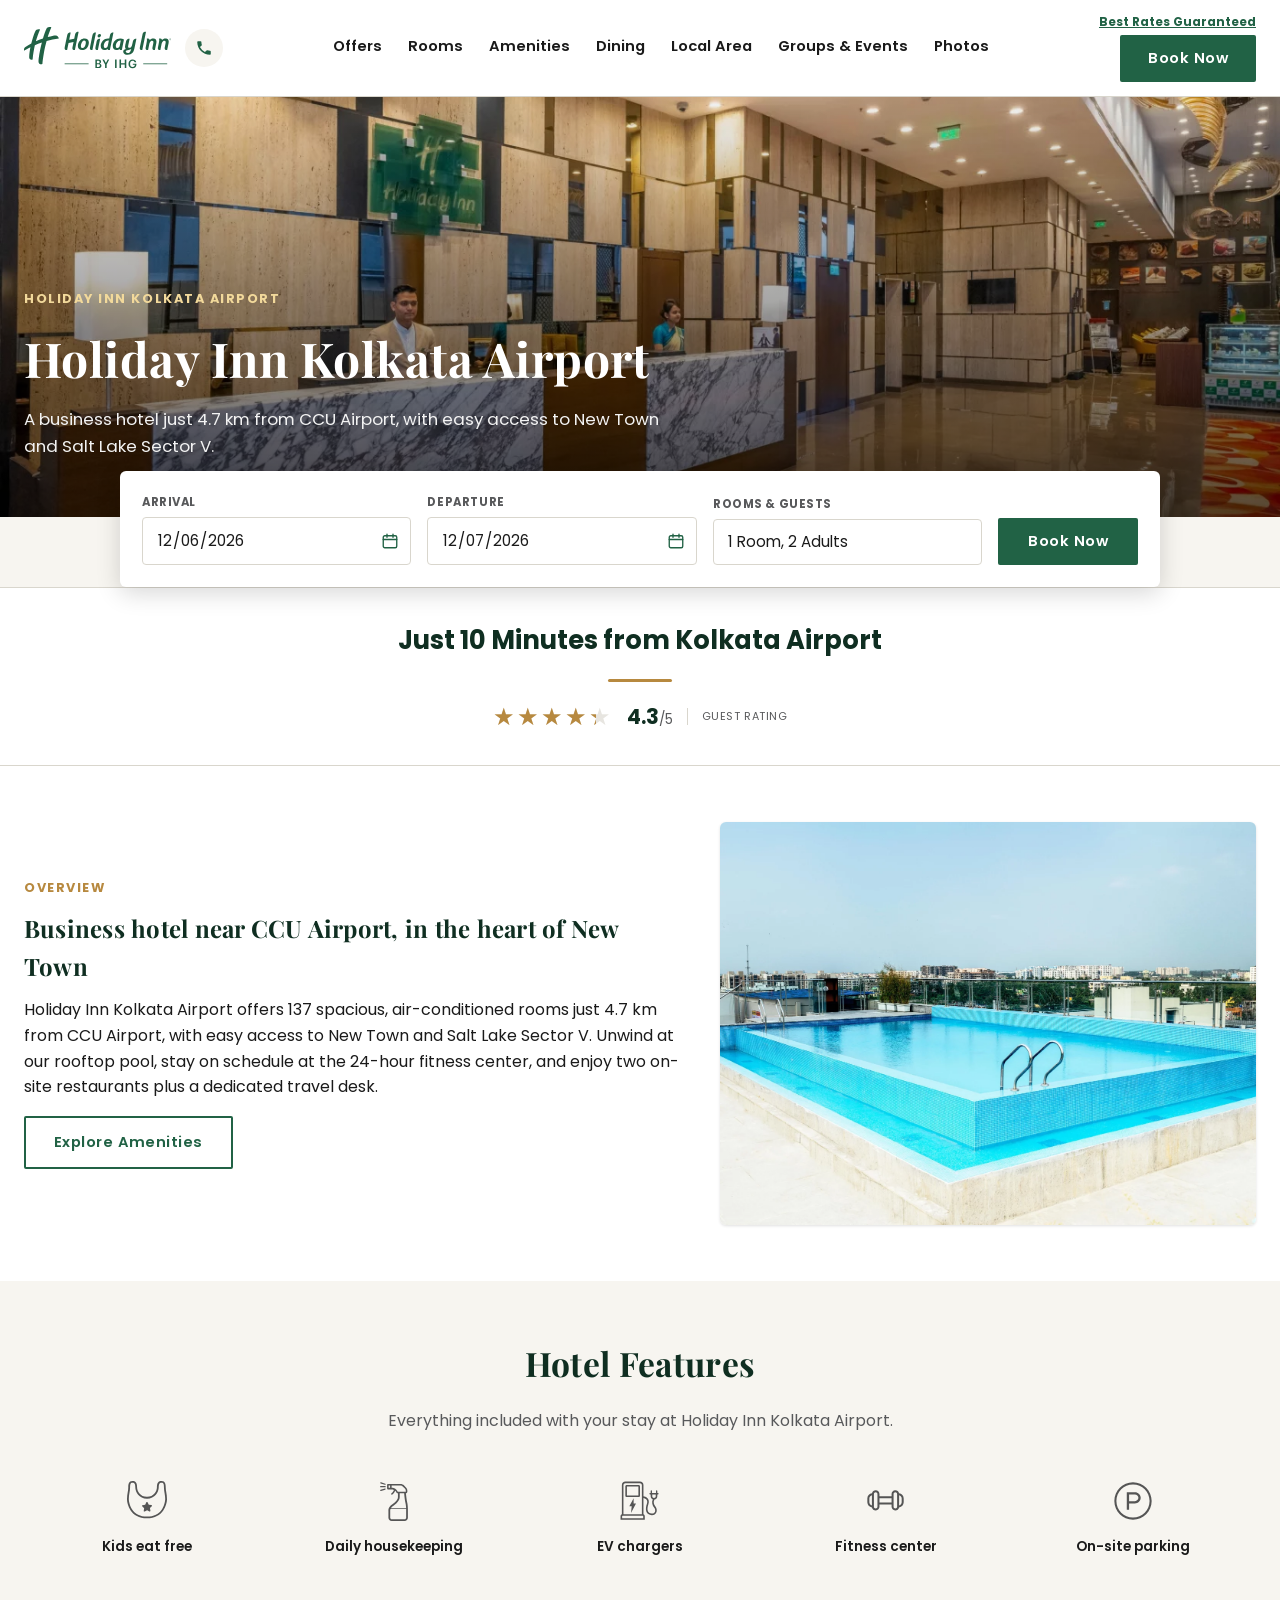
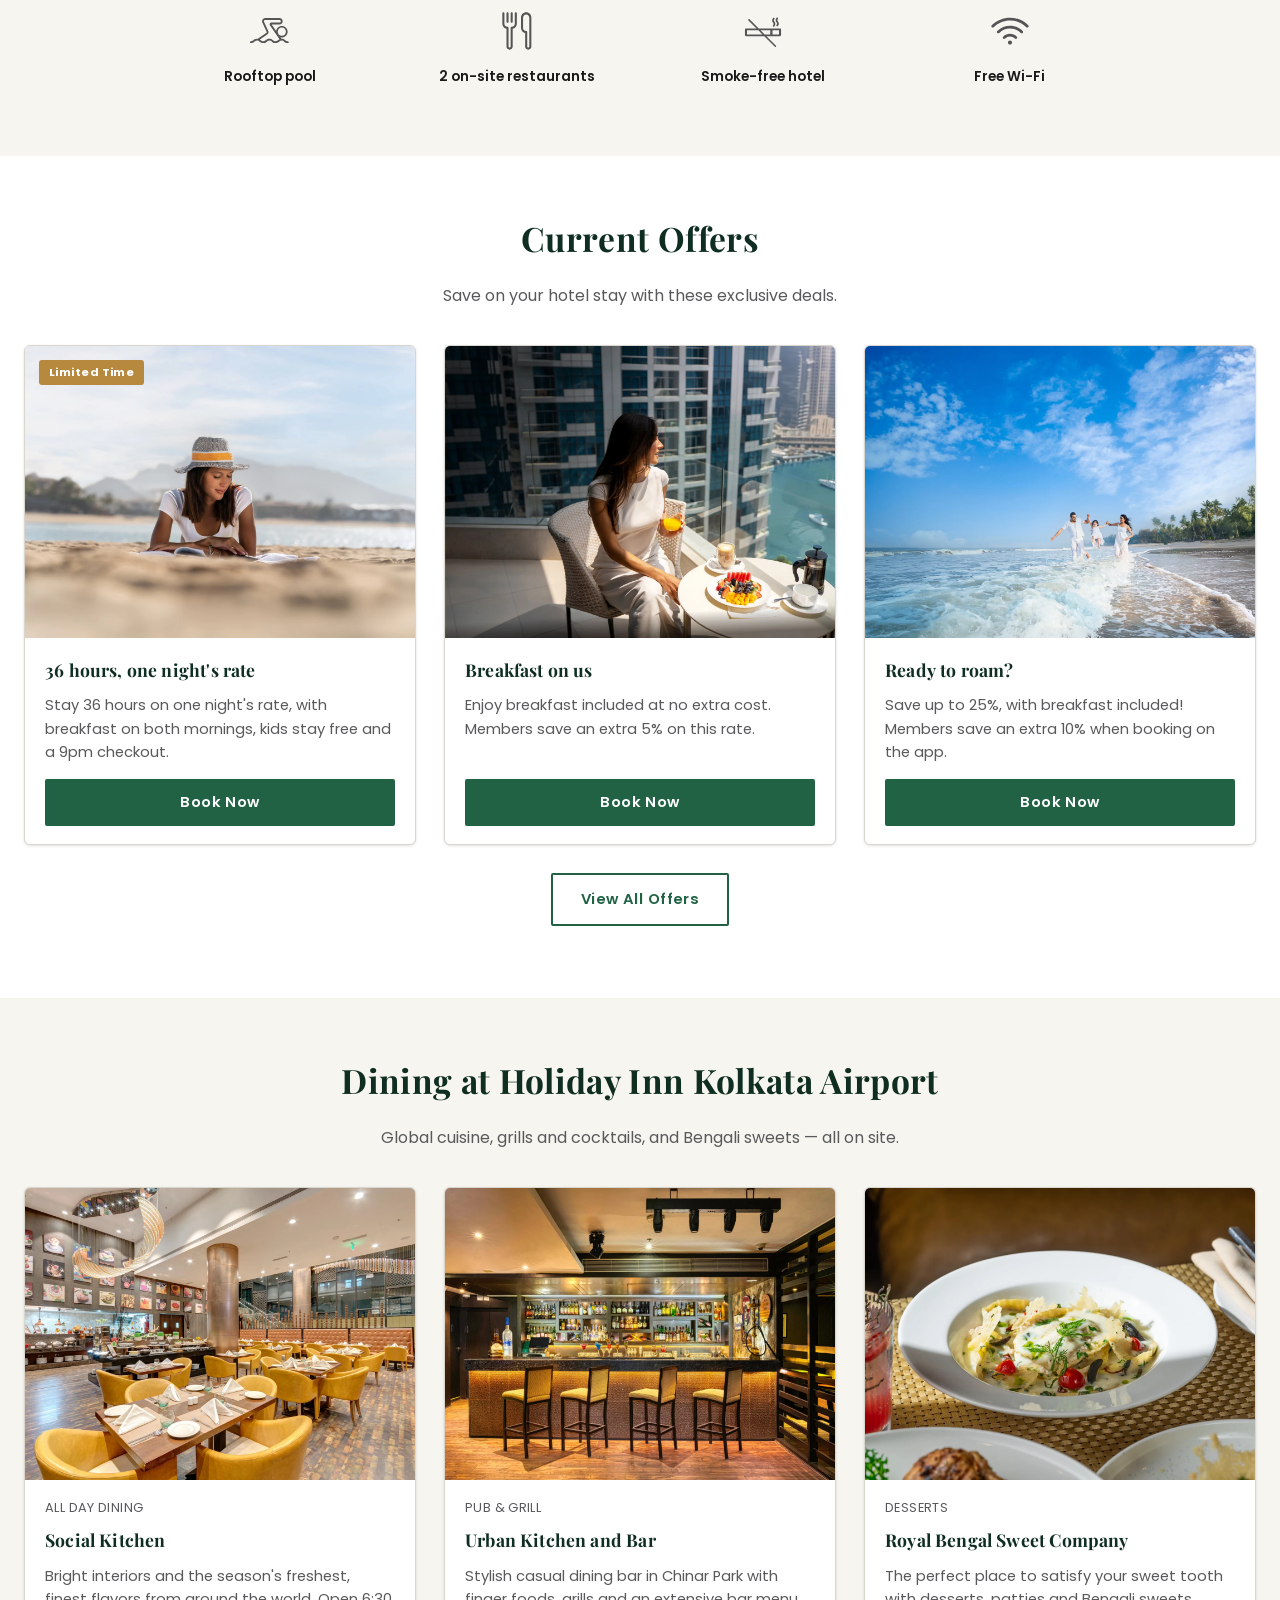
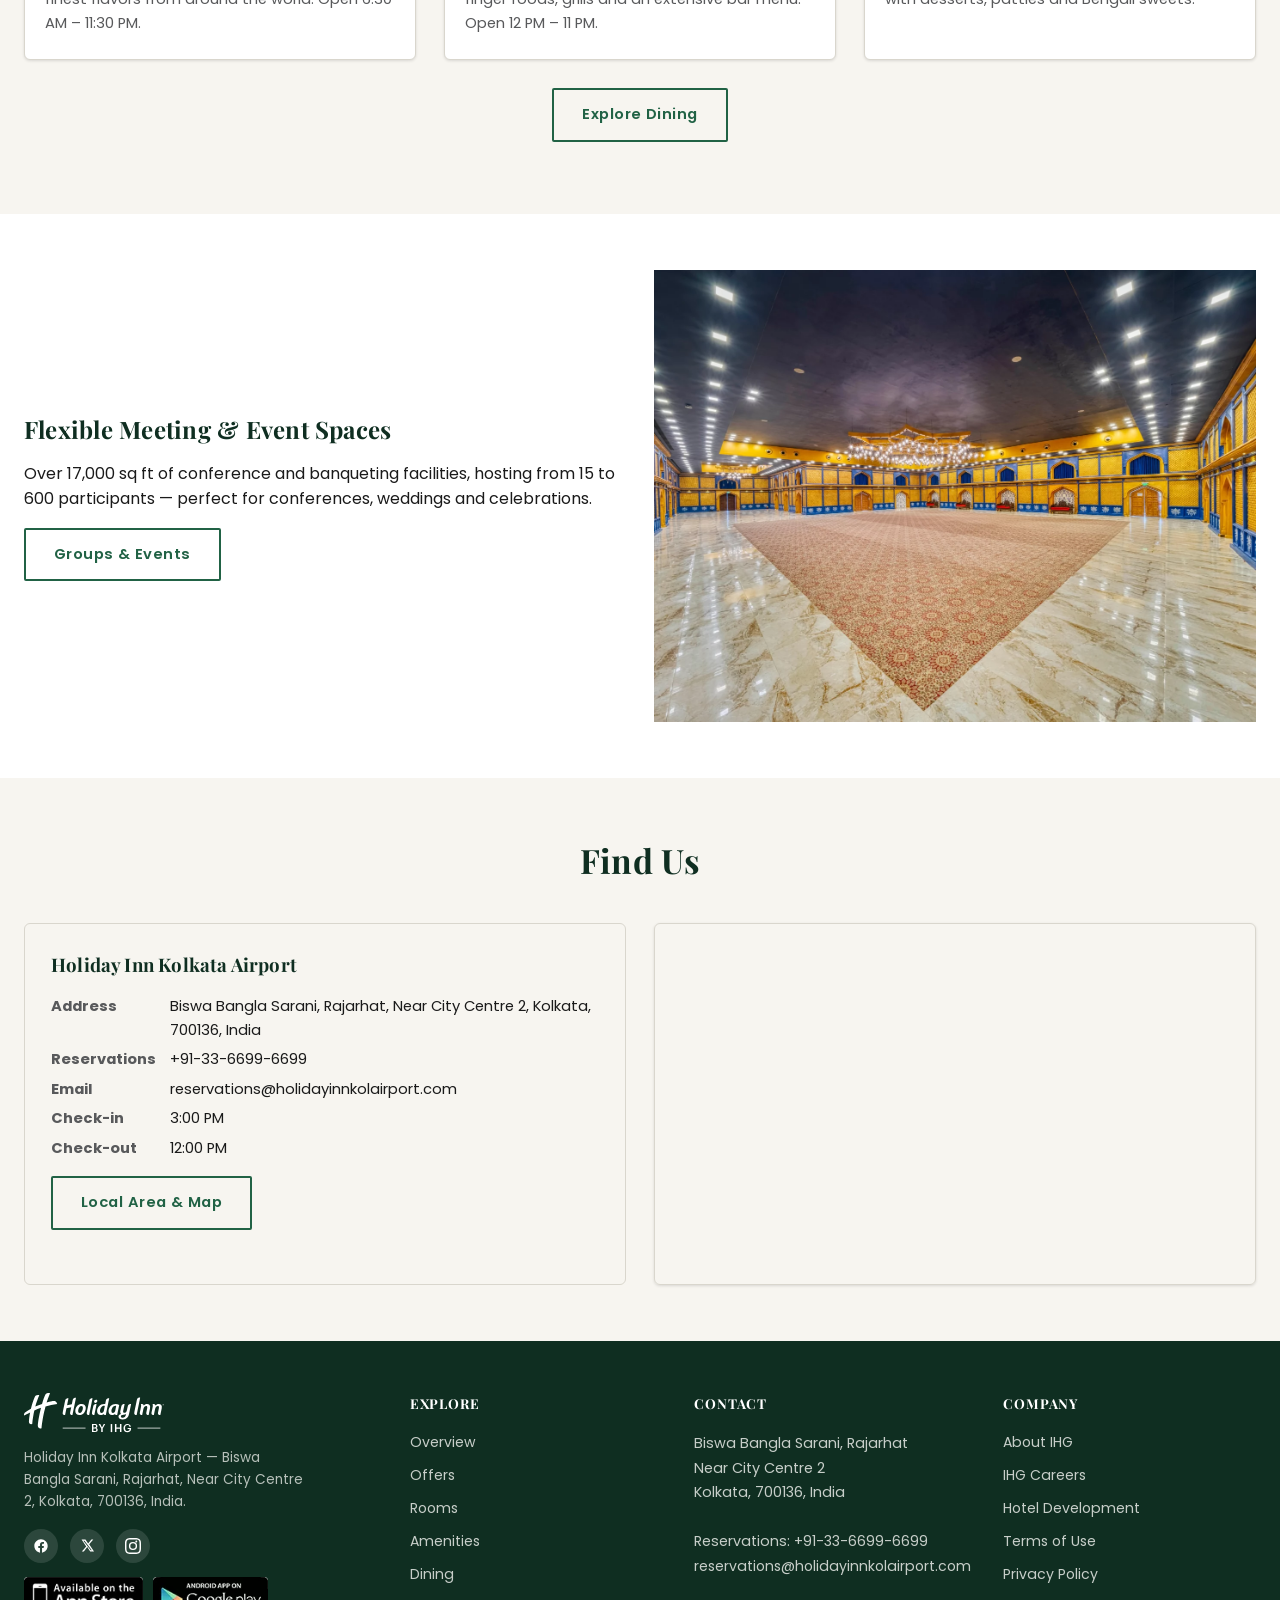
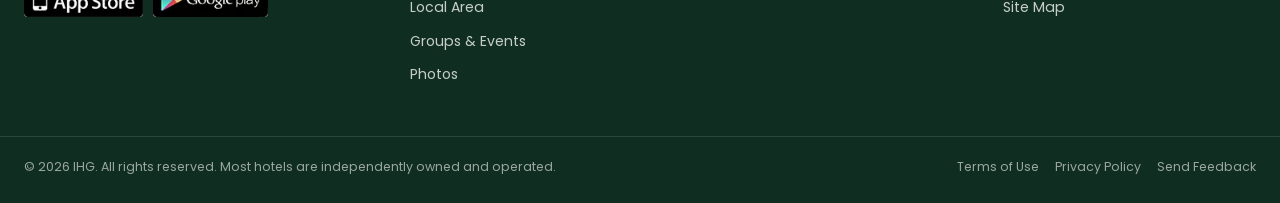
==== commit ecacd1c1: "Record every enquiry to Google Sheets; rework Book Now routing; fix mobile date fields Sheets loggin" ====
--- a/index.html
+++ b/index.html
@@ -122,13 +122,20 @@
   <div class="booking-widget-wrap">
     <div class="container">
       <div class="booking-widget" id="booking-widget">
+        <div class="bw-intent" hidden></div>
         <div class="bw-field">
           <label for="arrival">Arrival</label>
-          <input type="date" id="arrival" name="arrival">
+          <div class="bw-date">
+            <input type="date" id="arrival" name="arrival">
+            <span class="bw-date-icon" aria-hidden="true"><svg viewBox="0 0 24 24" width="18" height="18" fill="none" stroke="currentColor" stroke-width="1.8" stroke-linecap="round"><rect x="3" y="5" width="18" height="16" rx="2"/><path d="M8 3v4M16 3v4M3 10h18"/></svg></span>
+          </div>
         </div>
         <div class="bw-field">
           <label for="departure">Departure</label>
-          <input type="date" id="departure" name="departure">
+          <div class="bw-date">
+            <input type="date" id="departure" name="departure">
+            <span class="bw-date-icon" aria-hidden="true"><svg viewBox="0 0 24 24" width="18" height="18" fill="none" stroke="currentColor" stroke-width="1.8" stroke-linecap="round"><rect x="3" y="5" width="18" height="16" rx="2"/><path d="M8 3v4M16 3v4M3 10h18"/></svg></span>
+          </div>
         </div>
         <div class="bw-field rg-widget">
           <label>Rooms &amp; Guests</label>
@@ -405,7 +412,8 @@
         <input type="hidden" name="Enquiry Type" data-field="enquiry_type">
         <input type="hidden" name="Arrival Date" data-field="arrival">
         <input type="hidden" name="Departure Date" data-field="departure">
-        <input type="hidden" name="Rooms &amp; Guests" data-field="rooms_guests">
+        <input type="hidden" name="Rooms" data-field="rooms">
+        <input type="hidden" name="Guests" data-field="guests">
         <input type="hidden" name="Interested In" data-field="interested_in">
         <input type="hidden" name="Submitted From Page" data-field="page">
         <p class="form-error"></p>
--- a/css/styles.css
+++ b/css/styles.css
@@ -284,6 +284,86 @@
 }
 .bw-field input[type="date"]:focus,
 .bw-field .rg-button:focus { outline: 2px solid var(--hi-green); outline-offset: 1px; }
+
+/* ---------- Date fields (Arrival / Departure) ----------
+   Two things are going on here, and both matter on phones:
+
+   1. SIZING. Left to itself, <input type="date"> is not a normal text box --
+      every mobile engine gives it an intrinsic minimum width sized to the
+      widest date string plus its own picker button, and iOS Safari in
+      particular treats that as a hard floor that "width: 100%" cannot pull
+      below. As a flex child (default "min-width: auto") it then refuses to
+      shrink, and pushes straight out through the side of the white booking
+      card -- which is the "first two fields are extending the card" bug.
+      "min-width: 0" removes the flex floor and "appearance: none" removes
+      the platform's intrinsic sizing, so the field finally obeys its
+      container at every width.
+
+   2. LOOK. Stripping the native appearance also strips the platform's own
+      calendar button, so we draw our own icon in the wrapper and give the
+      field the same border/hover/focus treatment as the rest of the widget,
+      instead of three visibly different-looking controls in one row.
+      js/main.js makes a tap anywhere on the wrapper open the native picker. */
+.bw-date { position: relative; display: block; width: 100%; min-width: 0; }
+.bw-field input[type="date"] {
+  -webkit-appearance: none;
+  appearance: none;
+  min-width: 0;
+  max-width: 100%;
+  padding-right: 42px;          /* room for our own calendar icon */
+  line-height: 1.3;
+  min-height: 46px;             /* consistent height across engines */
+  transition: border-color .15s ease, box-shadow .15s ease;
+}
+/* Hide each engine's own picker button - ours replaces it. */
+.bw-field input[type="date"]::-webkit-calendar-picker-indicator {
+  position: absolute;
+  inset: 0;
+  width: 100%;
+  height: 100%;
+  margin: 0;
+  padding: 0;
+  opacity: 0;                   /* invisible, but still the tap target */
+  cursor: pointer;
+}
+.bw-field input[type="date"]::-webkit-inner-spin-button,
+.bw-field input[type="date"]::-webkit-clear-button { display: none; -webkit-appearance: none; }
+.bw-date-icon {
+  position: absolute;
+  right: 12px;
+  top: 50%;
+  transform: translateY(-50%);
+  display: flex;
+  color: var(--hi-green);
+  pointer-events: none;         /* never steals the tap from the input */
+}
+/* Same box metrics on the Rooms & Guests button, so all three controls in the
+   widget line up exactly rather than sitting a couple of pixels apart. */
+.bw-field .rg-button {
+  min-height: 46px;
+  line-height: 1.3;
+  display: flex;
+  align-items: center;
+}
+.bw-field .rg-button:hover { border-color: var(--hi-green); }
+.bw-date:hover input[type="date"] { border-color: var(--hi-green); }
+.bw-field input[type="date"]:focus {
+  border-color: var(--hi-green);
+  box-shadow: 0 0 0 3px rgba(33, 98, 69, .14);
+  outline: none;
+}
+
+/* The "Enquiring about: Standard Room" chip, shown when a Rooms-page
+   Book Now sent the visitor here to pick dates first. */
+.bw-intent {
+  flex: 1 0 100%;
+  margin: -4px 0 2px;
+  font-size: .78rem;
+  font-weight: 600;
+  letter-spacing: .03em;
+  text-transform: uppercase;
+  color: var(--hi-green);
+}
 .bw-cta { flex: 0 0 auto; }
 .bw-cta .btn { width: 100%; padding: 13px 30px; }
 
@@ -568,7 +648,12 @@
      row layout - once the widget stacks into a column above, that same
      200px becomes a HEIGHT basis instead, forcing every field to 200px tall
      with huge gaps between them. Switch to an auto (content-sized) basis. */
-  .bw-field { flex: 1 1 auto; }
+  /* min-width also has to drop to 0 here: the 170px desktop floor combined
+     with a date input's own intrinsic width is what let these fields push
+     past the card's edge on narrow phones. */
+  .bw-field { flex: 1 1 auto; min-width: 0; max-width: 100%; }
+  .bw-field input[type="date"], .bw-field .rg-button { width: 100%; min-width: 0; }
+  .booking-widget { padding: 18px 16px; }
   .amenity-list { grid-template-columns: minmax(0, 1fr); }
   .footer-top { grid-template-columns: 1fr; }
   .hero { min-height: 340px; }
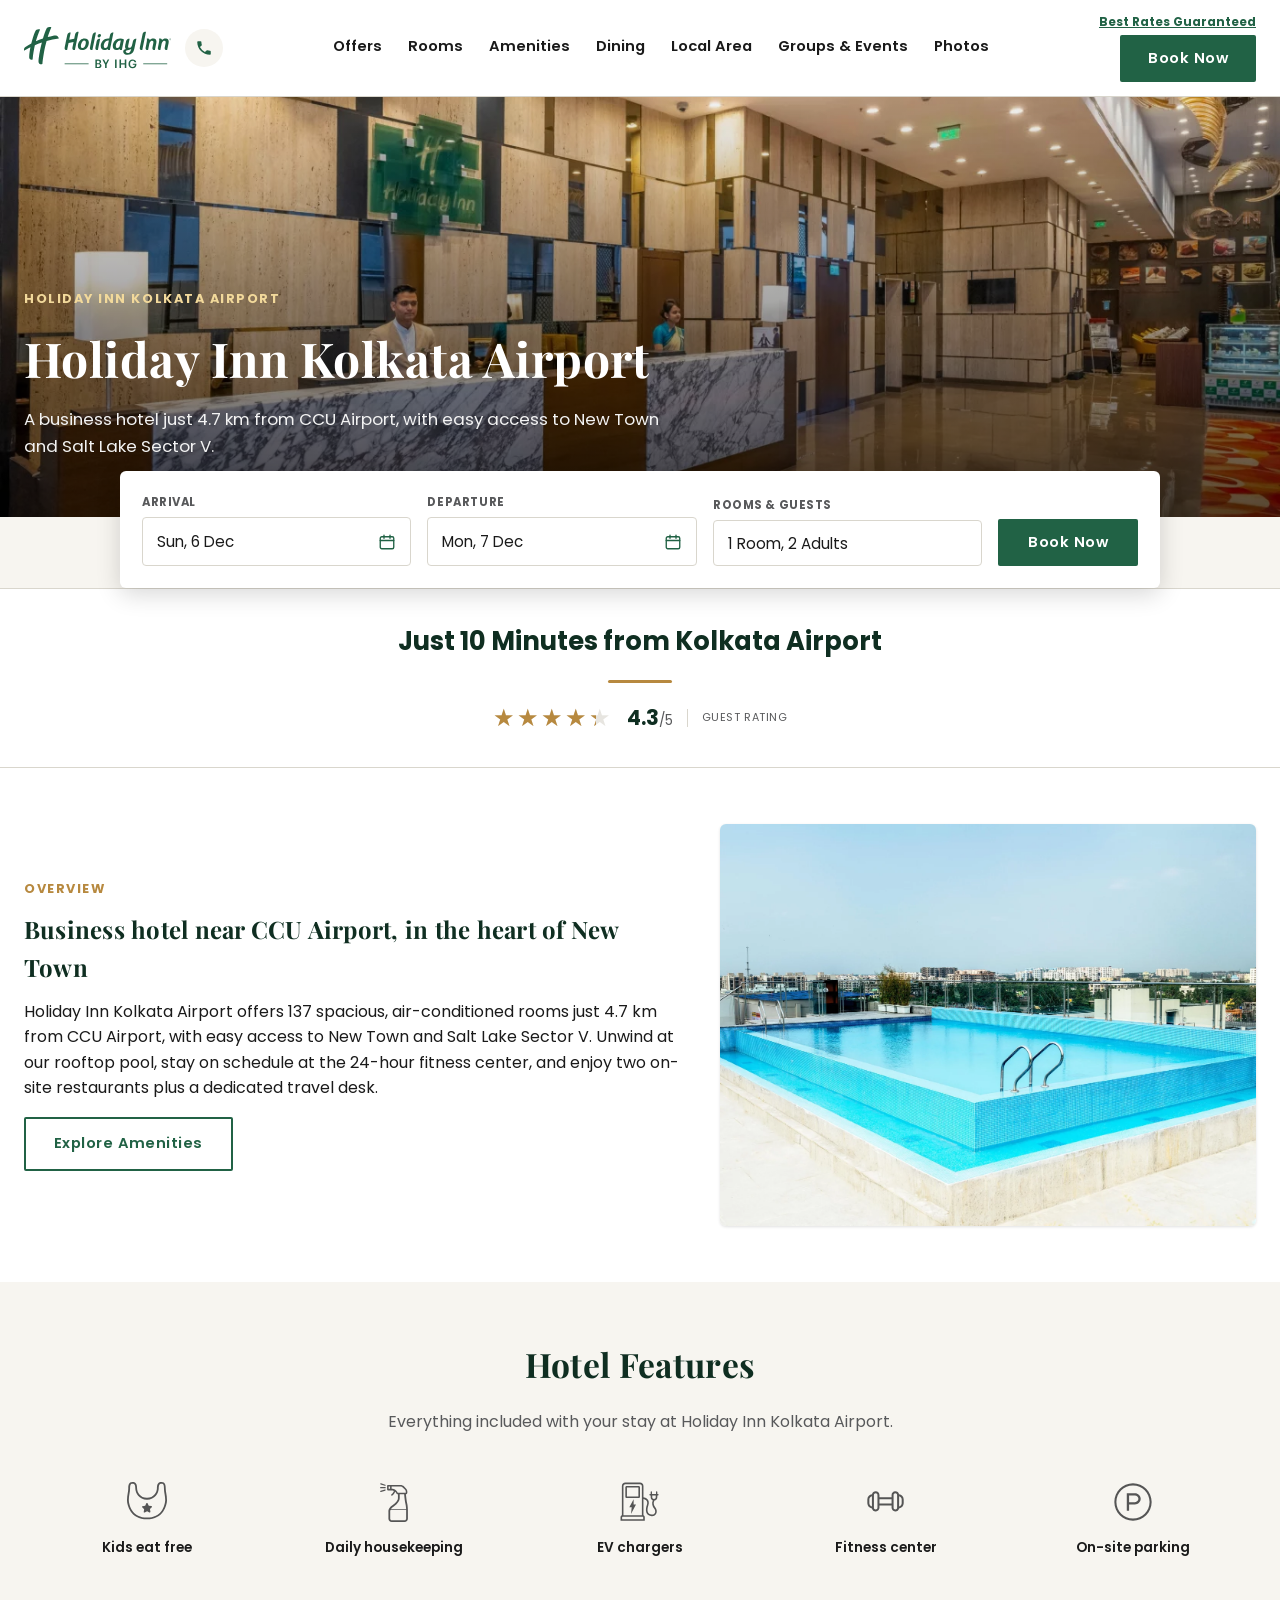
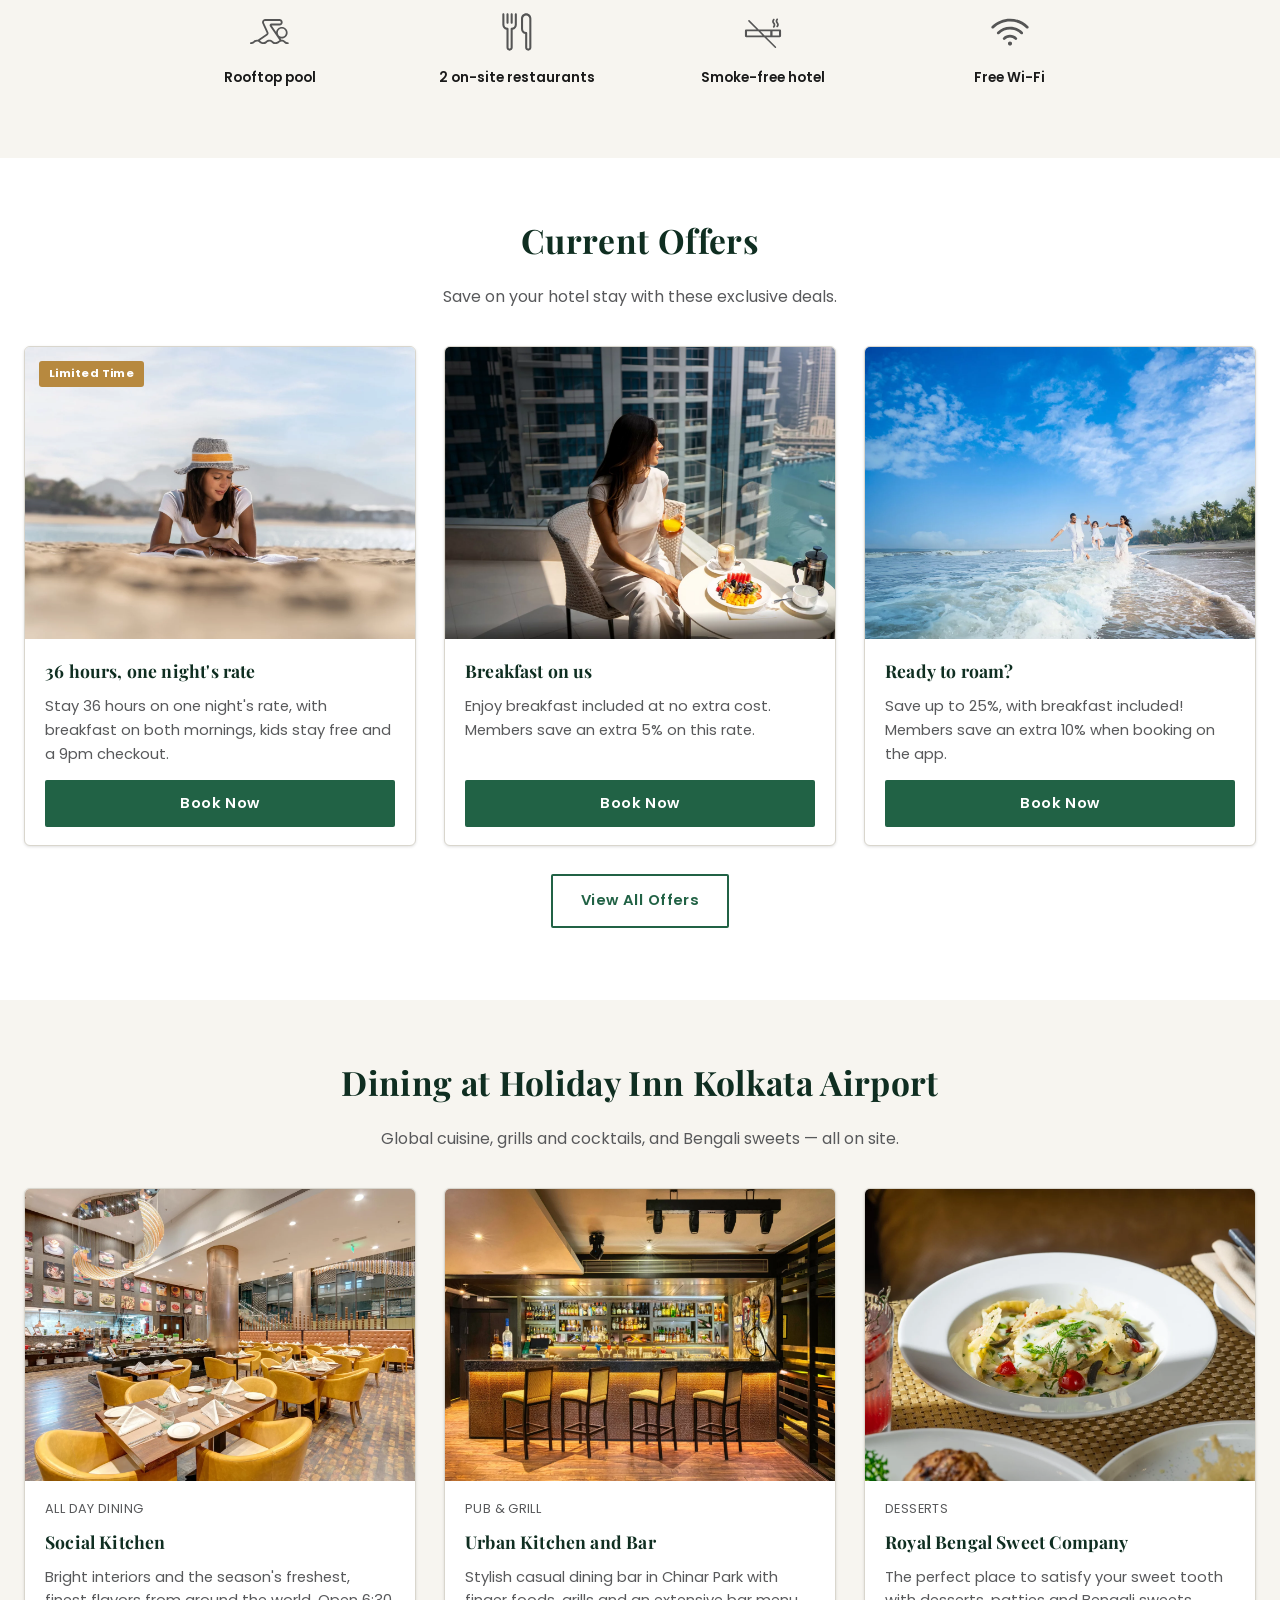
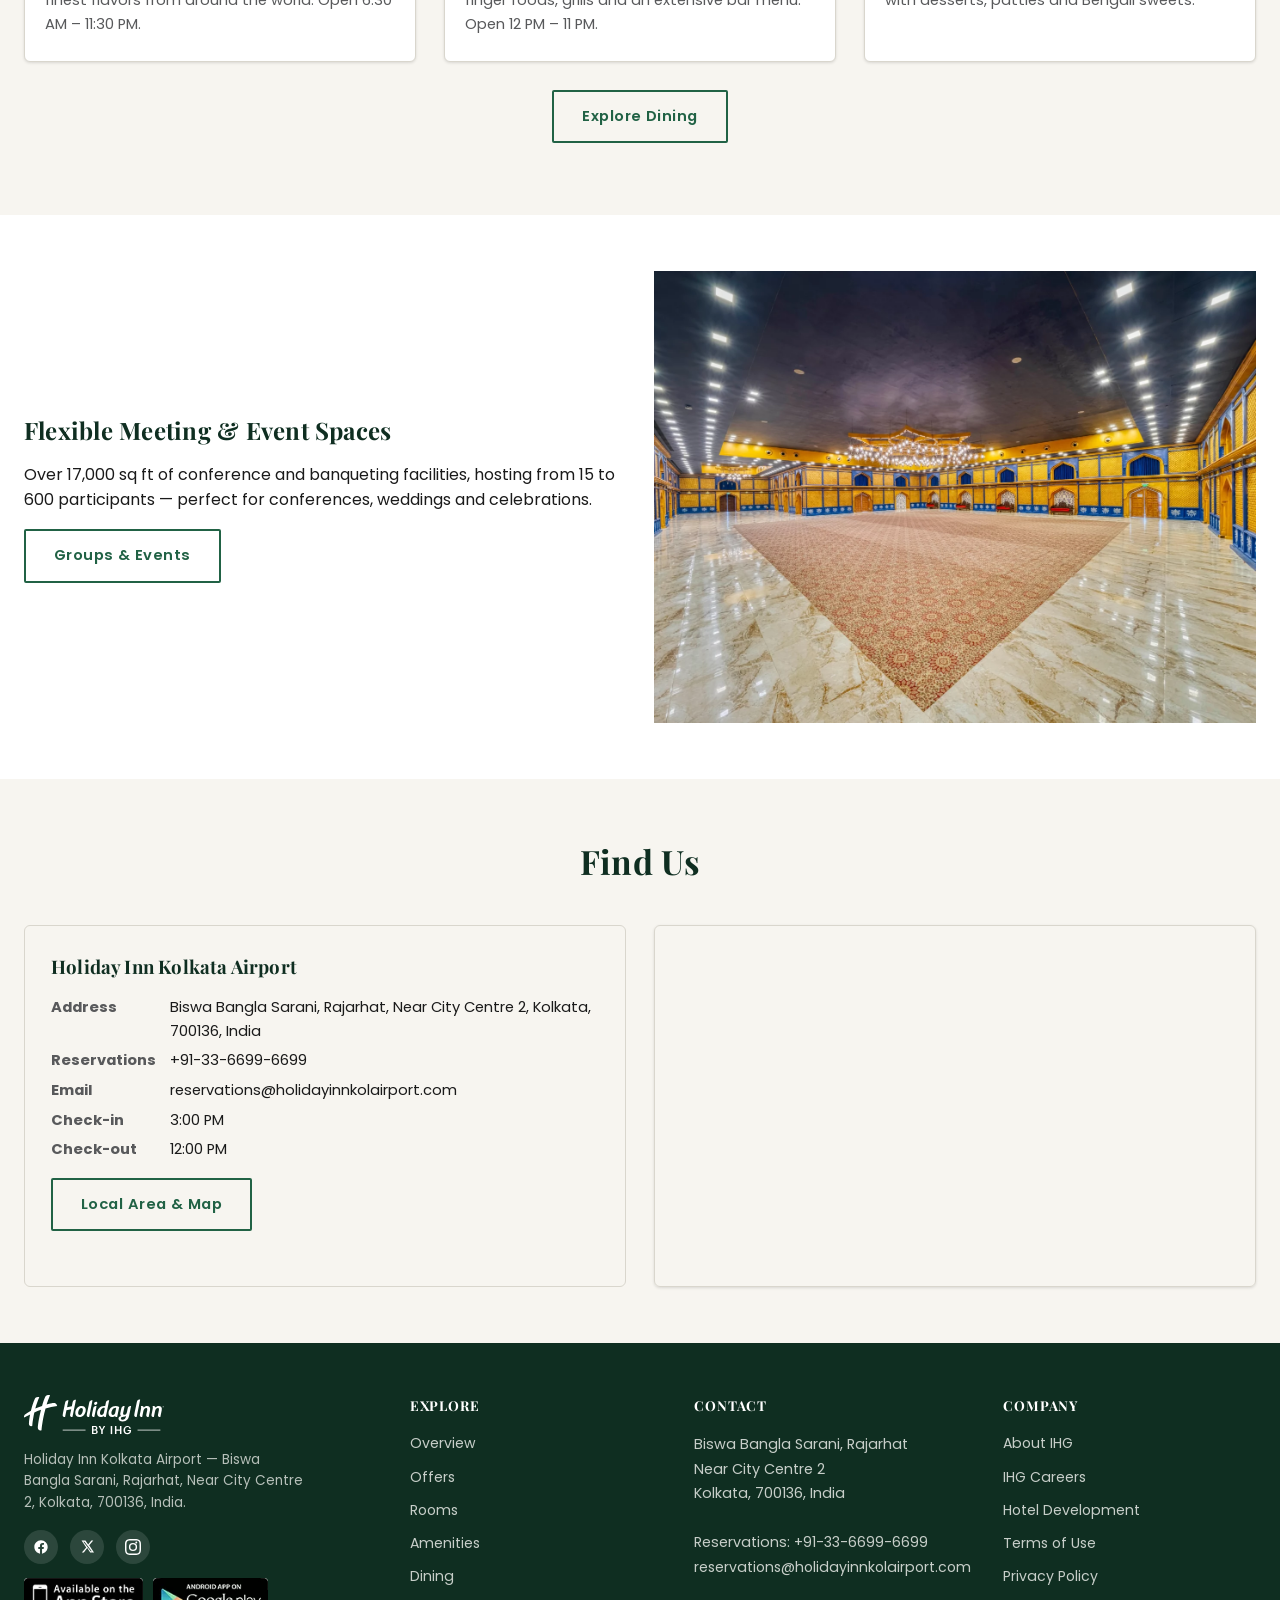
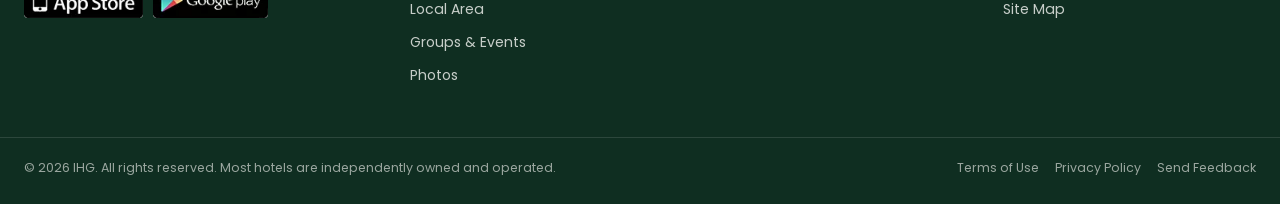
==== commit 213bd948: "Replace the native date input with an in-page range calendar The native <input type="date"> popup is" ====
--- a/index.html
+++ b/index.html
@@ -124,17 +124,23 @@
       <div class="booking-widget" id="booking-widget">
         <div class="bw-intent" hidden></div>
         <div class="bw-field">
-          <label for="arrival">Arrival</label>
+          <label for="arrival-btn">Arrival</label>
           <div class="bw-date">
-            <input type="date" id="arrival" name="arrival">
-            <span class="bw-date-icon" aria-hidden="true"><svg viewBox="0 0 24 24" width="18" height="18" fill="none" stroke="currentColor" stroke-width="1.8" stroke-linecap="round"><rect x="3" y="5" width="18" height="16" rx="2"/><path d="M8 3v4M16 3v4M3 10h18"/></svg></span>
+            <button type="button" class="bw-date-btn" id="arrival-btn" data-date-open="arrival" aria-haspopup="dialog" aria-expanded="false">
+              <span class="bw-date-text"></span>
+              <span class="bw-date-icon" aria-hidden="true"><svg viewBox="0 0 24 24" width="18" height="18" fill="none" stroke="currentColor" stroke-width="1.8" stroke-linecap="round"><rect x="3" y="5" width="18" height="16" rx="2"/><path d="M8 3v4M16 3v4M3 10h18"/></svg></span>
+            </button>
+            <input type="hidden" id="arrival" name="arrival">
           </div>
         </div>
         <div class="bw-field">
-          <label for="departure">Departure</label>
+          <label for="departure-btn">Departure</label>
           <div class="bw-date">
-            <input type="date" id="departure" name="departure">
-            <span class="bw-date-icon" aria-hidden="true"><svg viewBox="0 0 24 24" width="18" height="18" fill="none" stroke="currentColor" stroke-width="1.8" stroke-linecap="round"><rect x="3" y="5" width="18" height="16" rx="2"/><path d="M8 3v4M16 3v4M3 10h18"/></svg></span>
+            <button type="button" class="bw-date-btn" id="departure-btn" data-date-open="departure" aria-haspopup="dialog" aria-expanded="false">
+              <span class="bw-date-text"></span>
+              <span class="bw-date-icon" aria-hidden="true"><svg viewBox="0 0 24 24" width="18" height="18" fill="none" stroke="currentColor" stroke-width="1.8" stroke-linecap="round"><rect x="3" y="5" width="18" height="16" rx="2"/><path d="M8 3v4M16 3v4M3 10h18"/></svg></span>
+            </button>
+            <input type="hidden" id="departure" name="departure">
           </div>
         </div>
         <div class="bw-field rg-widget">
@@ -169,6 +175,27 @@
           </div>
         </div>
         <div class="bw-cta"><button type="button" class="btn btn-primary">Book Now</button></div>
+
+  <div class="dp" id="date-picker" role="dialog" aria-modal="false" aria-label="Choose your dates" hidden>
+    <div class="dp-header">
+      <button type="button" class="dp-nav dp-prev" aria-label="Previous month">
+        <svg viewBox="0 0 24 24" width="18" height="18" fill="none" stroke="currentColor" stroke-width="2" stroke-linecap="round" stroke-linejoin="round"><path d="M15 18l-6-6 6-6"/></svg>
+      </button>
+      <div class="dp-titles"></div>
+      <button type="button" class="dp-nav dp-next" aria-label="Next month">
+        <svg viewBox="0 0 24 24" width="18" height="18" fill="none" stroke="currentColor" stroke-width="2" stroke-linecap="round" stroke-linejoin="round"><path d="M9 18l6-6-6-6"/></svg>
+      </button>
+    </div>
+    <div class="dp-months"></div>
+    <div class="dp-footer">
+      <p class="dp-summary" aria-live="polite"></p>
+      <div class="dp-actions">
+        <button type="button" class="dp-clear">Reset</button>
+        <button type="button" class="btn btn-primary dp-done">Done</button>
+      </div>
+    </div>
+  </div>
+
       </div>
     </div>
   </div>
--- a/css/styles.css
+++ b/css/styles.css
@@ -285,58 +285,180 @@
 .bw-field input[type="date"]:focus,
 .bw-field .rg-button:focus { outline: 2px solid var(--hi-green); outline-offset: 1px; }
 
-/* ---------- Date fields (Arrival / Departure) ----------
-   Two things are going on here, and both matter on phones:
-
-   1. SIZING. Left to itself, <input type="date"> is not a normal text box --
-      every mobile engine gives it an intrinsic minimum width sized to the
-      widest date string plus its own picker button, and iOS Safari in
-      particular treats that as a hard floor that "width: 100%" cannot pull
-      below. As a flex child (default "min-width: auto") it then refuses to
-      shrink, and pushes straight out through the side of the white booking
-      card -- which is the "first two fields are extending the card" bug.
-      "min-width: 0" removes the flex floor and "appearance: none" removes
-      the platform's intrinsic sizing, so the field finally obeys its
-      container at every width.
-
-   2. LOOK. Stripping the native appearance also strips the platform's own
-      calendar button, so we draw our own icon in the wrapper and give the
-      field the same border/hover/focus treatment as the rest of the widget,
-      instead of three visibly different-looking controls in one row.
-      js/main.js makes a tap anywhere on the wrapper open the native picker. */
-.bw-date { position: relative; display: block; width: 100%; min-width: 0; }
-.bw-field input[type="date"] {
-  -webkit-appearance: none;
-  appearance: none;
+/* ---------- Custom date picker ----------
+   The Arrival/Departure fields are buttons, not <input type="date">. The
+   native control draws its popup outside the page (it's OS chrome, not DOM),
+   so it can't be themed at all -- this is the in-page replacement. See
+   initDatePicker() in js/main.js. */
+.bw-date-btn {
+  width: 100%;
   min-width: 0;
-  max-width: 100%;
-  padding-right: 42px;          /* room for our own calendar icon */
-  line-height: 1.3;
-  min-height: 46px;             /* consistent height across engines */
+  min-height: 46px;
+  padding: 12px 14px;
+  border: 1px solid var(--hi-border);
+  border-radius: 4px;
+  background: #fff;
+  font-family: inherit;
+  font-size: .95rem;
+  color: var(--hi-black);
+  text-align: left;
+  cursor: pointer;
+  display: flex;
+  align-items: center;
+  justify-content: space-between;
+  gap: 10px;
   transition: border-color .15s ease, box-shadow .15s ease;
 }
-/* Hide each engine's own picker button - ours replaces it. */
-.bw-field input[type="date"]::-webkit-calendar-picker-indicator {
+.bw-date-btn:hover { border-color: var(--hi-green); }
+.bw-date-btn.active,
+.bw-date-btn:focus-visible {
+  border-color: var(--hi-green);
+  box-shadow: 0 0 0 3px rgba(33, 98, 69, .14);
+  outline: none;
+}
+.bw-date-btn .bw-date-text {
+  overflow: hidden;
+  text-overflow: ellipsis;
+  white-space: nowrap;
+}
+.bw-date-text.dp-placeholder { color: var(--hi-grey); }
+.bw-date-btn .bw-date-icon { position: static; transform: none; flex: 0 0 auto; }
+
+.dp {
   position: absolute;
-  inset: 0;
+  z-index: 60;
+  top: calc(100% + 10px);
+  left: 0;
+  background: #fff;
+  border: 1px solid var(--hi-border);
+  border-radius: 10px;
+  box-shadow: 0 18px 48px rgba(0, 0, 0, .18);
+  padding: 18px;
+  width: max-content;
+  max-width: min(680px, calc(100vw - 32px));
+}
+.dp[hidden] { display: none; }
+.dp-header {
+  display: flex;
+  align-items: center;
+  gap: 10px;
+  margin-bottom: 12px;
+}
+.dp-titles {
+  flex: 1;
+  display: flex;
+  justify-content: space-around;
+  gap: 24px;
+}
+.dp-title {
+  flex: 1;
+  text-align: center;
+  font-family: var(--font-head);
+  font-size: 1.02rem;
+  font-weight: 700;
+  color: var(--hi-green-dark);
+}
+.dp-nav {
+  flex: 0 0 auto;
+  width: 34px;
+  height: 34px;
+  display: flex;
+  align-items: center;
+  justify-content: center;
+  border: 1px solid var(--hi-border);
+  border-radius: 50%;
+  background: #fff;
+  color: var(--hi-green);
+  cursor: pointer;
+  transition: background .15s ease, border-color .15s ease;
+}
+.dp-nav:hover:not(:disabled) { background: var(--hi-cream); border-color: var(--hi-green); }
+.dp-nav:disabled { opacity: .3; cursor: not-allowed; }
+
+.dp-months { display: flex; gap: 24px; }
+.dp-month { flex: 1 1 0; min-width: 252px; }
+.dp-dow, .dp-grid { display: grid; grid-template-columns: repeat(7, 1fr); }
+.dp-dow { margin-bottom: 6px; }
+.dp-dow span {
+  text-align: center;
+  font-size: .7rem;
+  font-weight: 700;
+  text-transform: uppercase;
+  letter-spacing: .04em;
+  color: var(--hi-grey);
+  padding: 4px 0;
+}
+.dp-grid { gap: 2px 0; }
+/* The cell carries the range band; the button inside carries the round pill.
+   Keeping them on separate elements is what lets the band run edge to edge
+   while the selected days still render as circles sitting on top of it. */
+.dp-cell {
+  position: relative;
+  aspect-ratio: 1 / 1;
+  min-height: 34px;
+  display: flex;
+  align-items: center;
+  justify-content: center;
+}
+.dp-in-range { background: #e3efe8; }
+.dp-range-start { background: linear-gradient(to right, transparent 50%, #e3efe8 50%); }
+.dp-range-end { background: linear-gradient(to left, transparent 50%, #e3efe8 50%); }
+.dp-day {
+  position: relative;
   width: 100%;
   height: 100%;
-  margin: 0;
-  padding: 0;
-  opacity: 0;                   /* invisible, but still the tap target */
+  border: none;
+  background: transparent;
+  font-family: inherit;
+  font-size: .86rem;
+  color: var(--hi-black);
+  border-radius: 50%;
   cursor: pointer;
-}
-.bw-field input[type="date"]::-webkit-inner-spin-button,
-.bw-field input[type="date"]::-webkit-clear-button { display: none; -webkit-appearance: none; }
-.bw-date-icon {
-  position: absolute;
-  right: 12px;
-  top: 50%;
-  transform: translateY(-50%);
-  display: flex;
-  color: var(--hi-green);
-  pointer-events: none;         /* never steals the tap from the input */
-}
+  display: flex;
+  align-items: center;
+  justify-content: center;
+  transition: background .12s ease, color .12s ease;
+}
+.dp-day:hover:not(:disabled):not(.dp-selected) { background: var(--hi-grey-light); }
+.dp-disabled { color: #c4c2bd; cursor: not-allowed; }
+.dp-today { font-weight: 700; box-shadow: inset 0 0 0 1px var(--hi-border); }
+.dp-selected { background: var(--hi-green); color: #fff; font-weight: 600; }
+.dp-selected:hover { background: var(--hi-green-dark); }
+
+.dp-footer {
+  display: flex;
+  align-items: center;
+  justify-content: space-between;
+  gap: 14px;
+  flex-wrap: wrap;
+  margin-top: 14px;
+  padding-top: 14px;
+  border-top: 1px solid var(--hi-grey-light);
+}
+.dp-summary { margin: 0; font-size: .84rem; font-weight: 600; color: var(--hi-green-dark); }
+.dp-actions { display: flex; align-items: center; gap: 10px; margin-left: auto; }
+.dp-clear {
+  border: none;
+  background: none;
+  font-family: inherit;
+  font-size: .82rem;
+  font-weight: 600;
+  color: var(--hi-grey);
+  text-decoration: underline;
+  cursor: pointer;
+  padding: 6px 4px;
+}
+.dp-clear:hover { color: var(--hi-green); }
+.dp-done { padding: 9px 22px; font-size: .85rem; }
+
+/* ---------- Date fields (Arrival / Departure) ----------
+   The wrapper is the positioning context for nothing now (the calendar hangs
+   off .booking-widget instead), but it still enforces the shrink behaviour
+   that stopped these fields overflowing the card on phones: a flex child
+   defaults to "min-width: auto", so without an explicit 0 the field refuses
+   to shrink below its content width. */
+.bw-date { position: relative; display: block; width: 100%; min-width: 0; }
+.bw-date-icon { display: flex; color: var(--hi-green); }
 /* Same box metrics on the Rooms & Guests button, so all three controls in the
    widget line up exactly rather than sitting a couple of pixels apart. */
 .bw-field .rg-button {
@@ -346,12 +468,6 @@
   align-items: center;
 }
 .bw-field .rg-button:hover { border-color: var(--hi-green); }
-.bw-date:hover input[type="date"] { border-color: var(--hi-green); }
-.bw-field input[type="date"]:focus {
-  border-color: var(--hi-green);
-  box-shadow: 0 0 0 3px rgba(33, 98, 69, .14);
-  outline: none;
-}
 
 /* The "Enquiring about: Standard Room" chip, shown when a Rooms-page
    Book Now sent the visitor here to pick dates first. */
@@ -652,8 +768,16 @@
      with a date input's own intrinsic width is what let these fields push
      past the card's edge on narrow phones. */
   .bw-field { flex: 1 1 auto; min-width: 0; max-width: 100%; }
-  .bw-field input[type="date"], .bw-field .rg-button { width: 100%; min-width: 0; }
+  .bw-field .bw-date-btn, .bw-field .rg-button { width: 100%; min-width: 0; }
   .booking-widget { padding: 18px 16px; }
+  /* One month, spanning the card, with the footer stacked - two months and a
+     side-by-side footer don't fit a phone without horizontal scrolling. */
+  .dp { left: 0; right: 0; width: auto; max-width: none; padding: 14px; }
+  .dp-months { gap: 0; }
+  .dp-month { min-width: 0; }
+  .dp-footer { flex-direction: column; align-items: stretch; gap: 10px; }
+  .dp-summary { text-align: center; }
+  .dp-actions { margin-left: 0; justify-content: space-between; }
   .amenity-list { grid-template-columns: minmax(0, 1fr); }
   .footer-top { grid-template-columns: 1fr; }
   .hero { min-height: 340px; }
